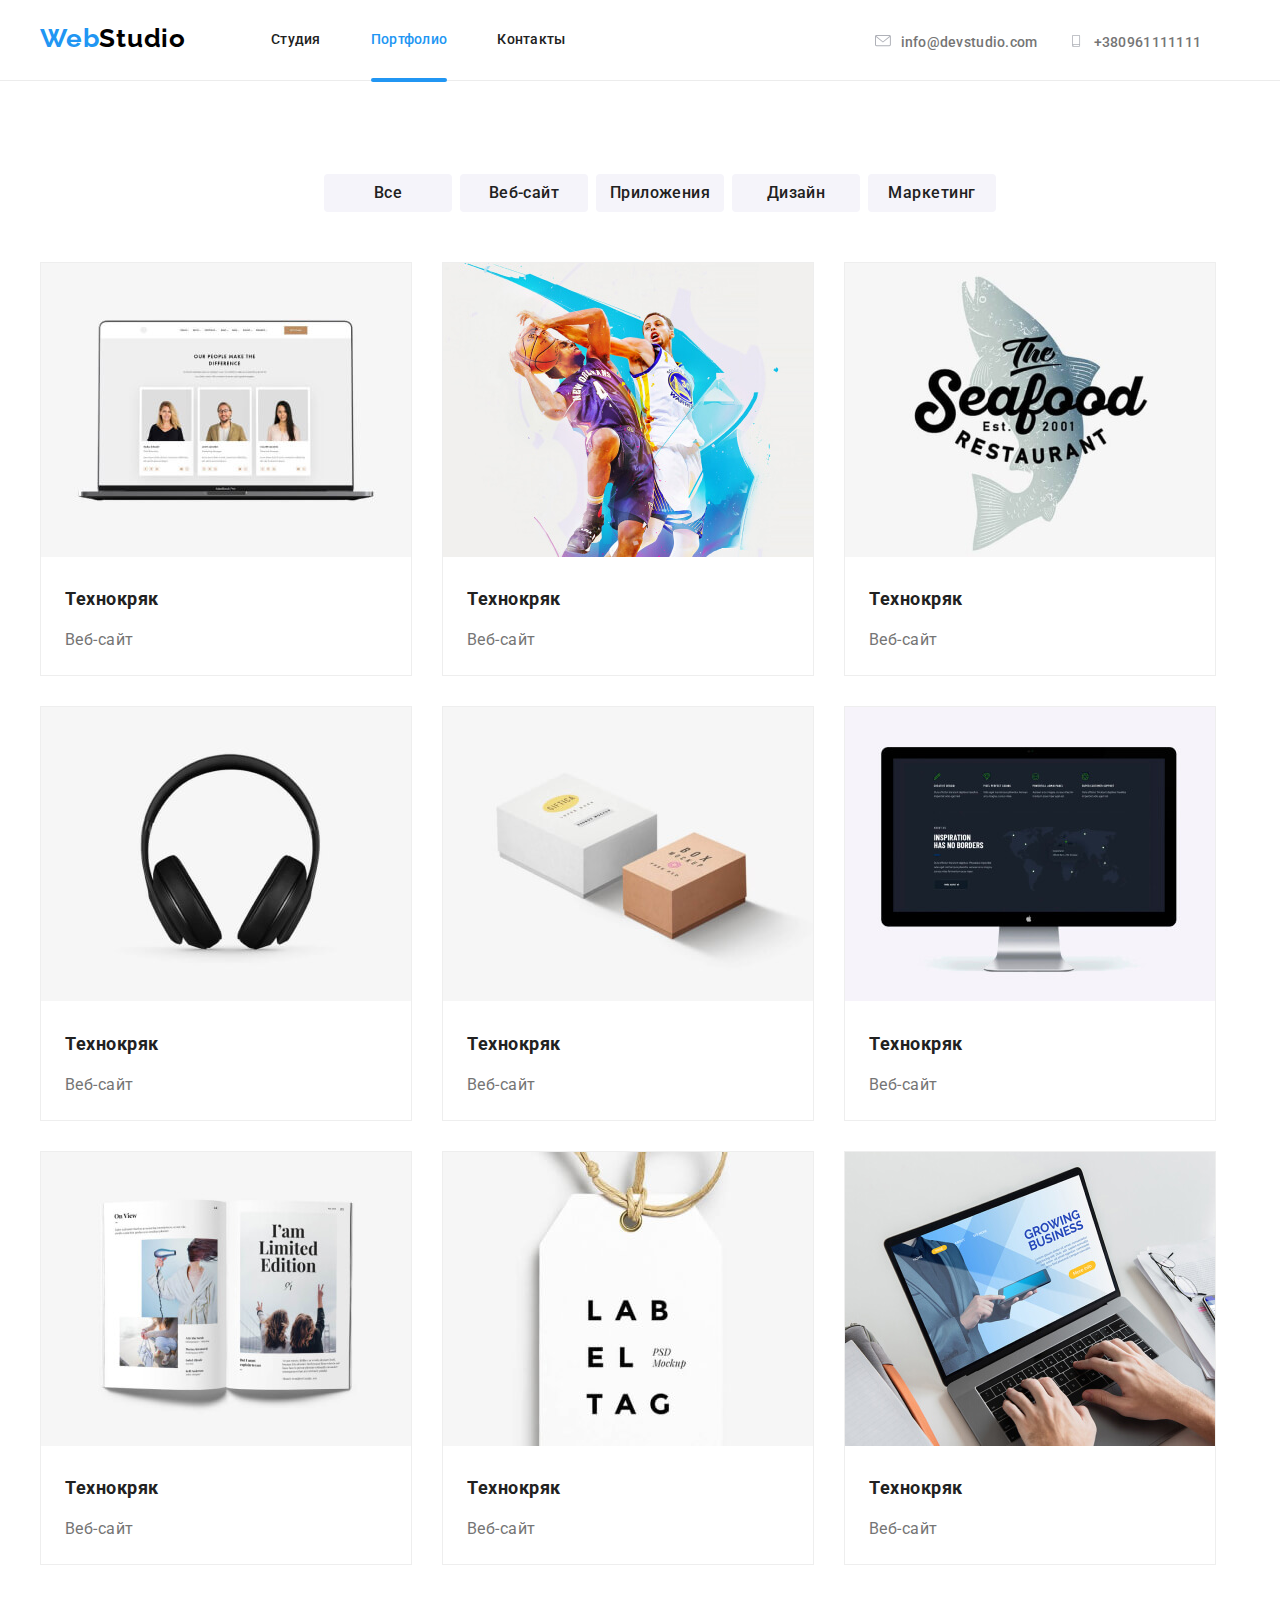
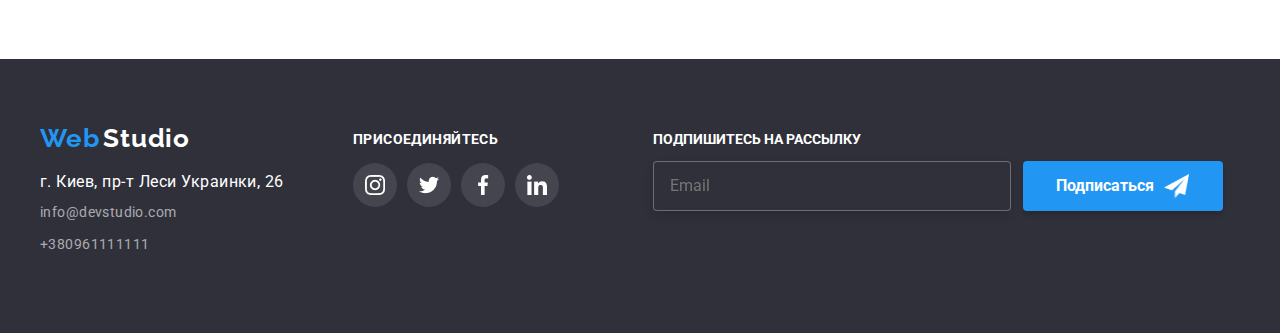
==== portfolio.html @ 8ad9cc2d "создала начальный набор файлов" ====
<!DOCTYPE html>
<html lang="ru">
<head>
    <meta charset="UTF-8">
    <meta name="viewport" content="width=device-width, initial-scale=1.0">
    <title>Document</title>
    <link href="https://fonts.googleapis.com/css2?family=Raleway:wght@700&family=Roboto:wght@400;500;700;900&display=swap" rel="stylesheet">
    <link rel="stylesheet" href="styles.css">
    <link rel="stylesheet" href="normalize.css">
</head>
<body>
            <!---шапкa-->
            <header class="header">
                <div class="container">
                            <nav class="navigation-pannel">
                                <a href="#" class="logo-link"> <Span class="first-part-of-logo">Web</Span><span class="second-part-of-logo">Studio</span> </a>
                                <ul class="navigation-items">
                                    <li  class="navigation"> <a href="./index.html" class="link">Студия</a></li>
                                    <li class="navigation"> <a href="./portfolio.html" class="link current">Портфолио</a></li>
                                    <li class="navigation"> <a href="#" class="link" >Контакты</a></li>
                                </ul>
                            </nav>
                            <div class="contact-info flex-container">
                                <a href="mailto:info@devstudio.com" class="contact"><svg class="header-svg" width=16 height=12> <use href="./sprite.svg#icon-header-envelope"></use>  </svg>info@devstudio.com</a>
                                <a href="tel:+380961111111" class="contact"><svg class="header-svg" width=16 height=12> <use href="./sprite.svg#icon-header-phone"></use></svg>+380961111111</a>
                            </div>
                    
                </div>
        </header>
        
    
        <main>
            <!--секция кнопок-->
            <section class="filter-buttons">
                <div class="container"></div>
                <h1 hidden>gallery</h1>
                <ul class="gallery-items">
                    <li class="button-portfolio"><a href="#" class="btn-list">Все</a></li>
                    <li class="button-portfolio"><a href="#" class="btn-list">Веб-сайт</a></li>
                    <li class="button-portfolio"><a href="#" class="btn-list">Приложения</a></li>
                    <li class="button-portfolio"><a href="#" class="btn-list">Дизайн</a></li>
                    <li class="button-portfolio"><a href="#" class="btn-list">Маркетинг</a></li>  
                </ul>
            </div>
            </section>
            <!--работы портфолио-->
            <section class=" portfolio">
                <div class="container">
                    <ul class="portfolio-list">
                        <li class="portfolio-item"> 
                            <div class="product-thumb">
                                <img class="portfolio-pic" src="./portfolio-pic/portfolio1.jpg" alt="пример работы 1">
                                <p class="overlay">Технокряк это современная площадка распространения коронавируса. Компании используют эту платформу для цифрового шпионажа и атак на защищённые сервера конкурентов.</p>
                            </div>
                            
                            <h2 class="portfolio-list-header"> Технокряк</h2>
                            <p class="portfolio-list-description">Веб-сайт</p>
                            
                        </li>
                        <li class="portfolio-item"> 
                            <div class="product-thumb">
                                <img class="portfolio-pic" src="./portfolio-pic/portfolio2.jpg" alt="пример работы 1">
                                <p class="overlay">Технокряк это современная площадка распространения коронавируса. Компании используют эту платформу для цифрового шпионажа и атак на защищённые сервера конкурентов.</p>
                            </div>
                            
                            <h2 class="portfolio-list-header"> Технокряк</h2>
                            <p class="portfolio-list-description">Веб-сайт</p>
                            
                        </li>
                        <li class="portfolio-item"> 
                            <div class="product-thumb">
                                <img class="portfolio-pic" src="./portfolio-pic/portfolio3.jpg" alt="пример работы 1">
                                <p class="overlay">Технокряк это современная площадка распространения коронавируса. Компании используют эту платформу для цифрового шпионажа и атак на защищённые сервера конкурентов.</p>
                            </div>
                            
                            <h2 class="portfolio-list-header"> Технокряк</h2>
                            <p class="portfolio-list-description">Веб-сайт</p>
                            
                        </li>
                        <li class="portfolio-item"> 
                            <div class="product-thumb">
                                <img class="portfolio-pic" src="./portfolio-pic/portfolio4.jpg" alt="пример работы 1">
                                <p class="overlay">Технокряк это современная площадка распространения коронавируса. Компании используют эту платформу для цифрового шпионажа и атак на защищённые сервера конкурентов.</p>
                            </div>
                            
                            <h2 class="portfolio-list-header"> Технокряк</h2>
                            <p class="portfolio-list-description">Веб-сайт</p>
                            
                        </li>
                        <li class="portfolio-item"> 
                            <div class="product-thumb">
                                <img class="portfolio-pic" src="./portfolio-pic/portfolio5.jpg" alt="пример работы 1">
                                <p class="overlay">Технокряк это современная площадка распространения коронавируса. Компании используют эту платформу для цифрового шпионажа и атак на защищённые сервера конкурентов.</p>
                            </div>
                            
                            <h2 class="portfolio-list-header"> Технокряк</h2>
                            <p class="portfolio-list-description">Веб-сайт</p>
                            
                        </li>
                        <li class="portfolio-item"> 
                            <div class="product-thumb">
                                <img class="portfolio-pic" src="./portfolio-pic/portfolio6.jpg" alt="пример работы 1">
                                <p class="overlay">Технокряк это современная площадка распространения коронавируса. Компании используют эту платформу для цифрового шпионажа и атак на защищённые сервера конкурентов.</p>
                            </div>
                            
                            <h2 class="portfolio-list-header"> Технокряк</h2>
                            <p class="portfolio-list-description">Веб-сайт</p>
                            
                        </li>
                        <li class="portfolio-item"> 
                            <div class="product-thumb">
                                <img class="portfolio-pic" src="./portfolio-pic/portfolio7.jpg" alt="пример работы 1">
                                <p class="overlay">Технокряк это современная площадка распространения коронавируса. Компании используют эту платформу для цифрового шпионажа и атак на защищённые сервера конкурентов.</p>
                            </div>
                            
                            <h2 class="portfolio-list-header"> Технокряк</h2>
                            <p class="portfolio-list-description">Веб-сайт</p>
                            
                        </li>
                        <li class="portfolio-item"> 
                            <div class="product-thumb">
                                <img class="portfolio-pic" src="./portfolio-pic/portfolio8.jpg" alt="пример работы 1">
                                <p class="overlay">Технокряк это современная площадка распространения коронавируса. Компании используют эту платформу для цифрового шпионажа и атак на защищённые сервера конкурентов.</p>
                            </div>
                            
                            <h2 class="portfolio-list-header"> Технокряк</h2>
                            <p class="portfolio-list-description">Веб-сайт</p>
                            
                        </li>
                        <li class="portfolio-item"> 
                            <div class="product-thumb">
                                <img class="portfolio-pic" src="./portfolio-pic/portfolio9.jpg" alt="пример работы 1">
                                <p class="overlay">Технокряк это современная площадка распространения коронавируса. Компании используют эту платформу для цифрового шпионажа и атак на защищённые сервера конкурентов.</p>
                            </div>
                            
                            <h2 class="portfolio-list-header"> Технокряк</h2>
                            <p class="portfolio-list-description">Веб-сайт</p>
                            
                        </li>
                    </ul>
                </div>    
            </section>
            
        </main>
        <footer class="footer">
            <div class="container ">
                <div class="footer-first-part">
                    <a href="#"> <Span class="first-part-of-logo">Web</Span>     <span class="second-part-of-logo">Studio</span></a> 
                    <ul class="footer-items">
                        <li>
                            <address><a href="https://goo.gl/maps/x4Y2dLEXptk87ys2A" target="blank" class="footer-address">г. Киев, пр-т Леси Украинки, 26</a></address>
                        </li>
                        <Li class="footer-contacts">   
                            <a href="mailto:info@devstudio.com" class="footer-contact">info@devstudio.com</a>
                            <a href="tel:+380961111111" class="footer-contact">+380961111111</a>
                        </li>
                    </ul>
                </div>
           
                    <div class="join-us-link">
                        <h2 class="join-us-header">Присоединяйтесь</h2>
                        <ul class="join-us">
                             <li class="footer-link"><a class="footer-social" href="" aria-label="Иконка инстаграма" > <img src="./footer-pic/instagram-footer.png" alt="Иконка инстаграма" height="20" width="20"></a></li>
                             <li class="footer-link"><a class="footer-social" href="" aria-label="Иконка твиттера" > <img src="./footer-pic/twitter-footer.png" alt="Иконка твиттера" height="20" width="20"></a></li>
                             <li class="footer-link"><a class="footer-social" href="" aria-label="Иконка фейсбука" > <img src="./footer-pic/facebook-footer.png" alt=" Иконка фейсбука" height="20" width="20"></a></li>
                             <li class="footer-link"><a class="footer-social" href="" aria-label="Иконка линкедина" > <img src="./footer-pic/linkedin-footer.png" alt="Иконка линкедина" height="20" width="20"></a></li>
                        </ul>
                    </div>
                    <form class="footer-modal-form">
                        <h3 class="footer-modal-headder">Подпишитесь на рассылку</h3>
                       <div class="footer-modal">
                           <label for="email"></label>
                        <input  type="email"  name="email" id="email" placeholder="Email" class="input-footer">
                        <button class="footer-button-modal" data-modal-close>Подписаться <img class="footer-icon" src="/footer-pic/footer-icon.png" alt="Подписаться" width="25" height="24"></button></div>
                        
                    </form>
                </div>
        </footer>
    
</body>
</html>
---- styles.css ----
html{
    box-sizing: border-box;

}

*
*::before,
*::after{
    box-sizing: inherit;
    margin: 0px;
    padding: 0px;
}



:root{
    --background-color:#fff;
    --accent-color: #2196F3;
    --header-color: #212121;
    --subheader-color: #757575;
    --transition:250ms cubic-bezier(0.4, 0, 0.2, 1);
}

body {
    font-family: 'Roboto', sans-serif;
    background-color: var(--background-color);  
 }

.container{
    width: 1200px;
    padding-left:15px;
    padding-right:15px;
    margin: 0 auto;
}
/*logo*/


.logo-link{
    margin-right: 85px;
    padding-top: 19px;
    padding-bottom: 25px;
}

.first-part-of-logo{
    font-family: Raleway;
    font-style: normal;
    font-weight: bold;
    font-size: 26px;
    line-height: 1.47;
    color: var(--accent-color);
    letter-spacing: 0.03em;
    
}
.second-part-of-logo{
    font-family: Raleway;
    font-style: normal;
    font-weight: bold;
    font-size: 26px;
    line-height: 1.47px;
    color: black;
    letter-spacing: 0.03em;   
}


.header{
    height: 80px;
    border-bottom: 1px solid #ECECEC;;
}
/*header without logo*/
.header a {
    text-decoration: none;
    font-weight: 500;
    font-size: 14px;
    line-height: 1.14;
    letter-spacing: 0.02em;
}


.navigation-pannel{
    display: inline-flex;

 }

 
 .header .flex-container{
    display: inline-flex;
    align-content: baseline;
 }

 .navigation-items {
    list-style-type: none;
    padding-left: 0;
    margin-top: 0;
    margin-bottom: 0;
 }
 
.portfolio-header{
    border-bottom:  1px solid #ECECEC;
}
 .navigation-items .link {
    display: block;
    padding-top: 32px;
    padding-bottom: 32px;
}

.navigation-items :not(:last-child){
    margin-right: 50px;
}

.flex-container {
    display: flex;
    align-items: center;
    padding-left: 0;
}



.navigation-items .link:hover,
.navigation-items .link:focus{
    color: var(--accent-color);
    transition: var(--transition);
    
}

/* .navigation-items .link:hover::after{
    display: block;
    width: 100%;
    height: 4px;
    background-color:var(--accent-color);
    border-radius: 2px;
    content: "";
    margin-bottom: 0;
    margin-top: 30px;
    
} */

.navigation .current{
    color: var(--accent-color);
}

.current{
    position: relative;
    
}

 .current::after {
    position: absolute;
    display: block;
    width: 100%;
    height: 4px;
    background-color:var(--accent-color);
    border-radius: 2px;
    content: "";
    margin-bottom: 0;
    margin-top: 30px;
    
}


.navigation-items a {
    color:var(--header-color);
}

.navigation-items{
    display: flex;
}

.contact-info :hover,
.contact-info :focus{ 
    color: var(--accent-color);
    transition: var(--transition);
}

.contact:hover .header-svg,
.contact:focus .header-svg{
    fill: var(--accent-color);
    transition: var(--transition);
}

.contact-info{
    padding-left: 305px;
}

.header-svg{
    fill: #AFB1B8;
    margin-right: 10px;
}


.contact-info a{
    color:var(--subheader-color)

}

.contact-info .contact{
    margin-right: 30px;  
    padding-top: 32px;
    padding-bottom: 32px;     
}

.contact-info .contact:last-child{
    margin-right: 0px;
}

/*hero section*/

.hero-section{
    padding-bottom: 200px;
    padding-top: 200px;
    background-image:linear-gradient(rgba(47, 48, 58, 0.8),rgba(47, 48, 58, 0.8)), url('./hero-section-pic/hero.jpg');
    background-color: blue;
}

.hero-section .container{

    display: flex ;
    flex-direction: column;
    align-items: center;  
    
}

.hero-section-header{ 
    font-family: Roboto;
    font-style: normal;
    font-weight: 900;
    font-size: 44px;
    line-height: 60px;
    /* or 136% */
    
    text-align: center;
    letter-spacing: 0.06em;
    text-transform: uppercase;
    width: 696px;
    margin-top: 0;
    margin-bottom: 30px;
    color: #ffffff;
    
   }


.hero-section-button:hover,
.hero-section-button:focus{
    background-color: var(--accent-color);
    color:#fff ;
    transition: var(--transition);
}

.backdrop{
    position: fixed;
    top: 0;
    left: 0;
    height: 100%;
    width: 100%;
    background-color: rgba(0, 0, 0, 0.2);
    display: flex;
    align-items: center;
    justify-content: center;
    z-index: 1;
}

.backdrop.is-hidden{
    opacity: 0;
    pointer-events: none;
}

.modal{
    position: absolute;
    /* top: 50%;
    left: 50%;
    transform: translateY(-50% -50%); */
    width: 528px;
    max-height: 581px;
    background-color: var(--background-color);
    box-shadow: 0px 1px 3px rgba(0, 0, 0, 0.12), 0px 1px 1px rgba(0, 0, 0, 0.14), 0px 2px 1px rgba(0, 0, 0, 0.2);
    border-radius: 4px;
    box-sizing: border-box;
}

 .modal-section{
    position: relative;
}


.modal-name{
    position: absolute;
    top: 20%;
    left: 15%; 
    font-family: Roboto;
    font-style: normal;
    font-weight: normal;
    font-size: 14px;
    line-height: 16px;
    color: #757575;
} 

.modal-svg{
    position: absolute;
    top: 50%;
    left: 60px;
    transform: translateY(-120%);
    margin: auto;
}

.modal-svg-close{
    position: absolute;
    top: 8px;
    right: 8px;
    background: #FFFFFF;
    border: 1px solid rgba(0, 0, 0, 0.1);
    border-radius: 50%;
    outline: none;
    
}

.modal-svg-close:hover{
    fill: var(--accent-color);
    outline: none;
}

.input:focus ~.modal-svg{
    fill: var(--accent-color);
}
.input:focus{
    border: 1px solid #2196F3;
    border-radius: 4px;
    background-color: var(--background-color);
    outline: none;
    

}
.input:focus + .modal-name,
.input:not(:placeholder-shown) + .modal-name{
    color:var(--accent-color);
    transform: translate( -20px, -35px);
    transition: var(--transition);
    
}



.modal-header{
   display: flex;
   justify-content: center;
   margin-top: 40px;
   margin-bottom: 30px;
   font-family: Roboto;
   font-style: normal;
   font-weight: bold;
   font-size: 20px;
   line-height: 23px;
}


.modal-form{
    display: flex;
    flex-direction: column;
    height: 581px;
    box-sizing: border-box;
}  

.input{
    width: 448px;
    height: 40px;
    margin-left: 39px;
    margin-right: 39px;
    margin-bottom: 28px;
    border: 1px solid rgba(33, 33, 33, 0.2);
    border-radius: 4px;
    padding-left: 40px;
    padding-right: 0;
    padding-top: 0;
    padding-bottom: 0; 
    box-sizing: border-box;

}



.input:focus{
    color: var(--accent-color);
    box-shadow: 0px 1px 3px rgba(0, 0, 0, 0.12), 0px 1px 1px rgba(0, 0, 0, 0.14), 0px 2px 1px rgba(0, 0, 0, 0.2);
    border-radius: 4px;
    padding-left: 40px;
    
}

.input:focus:required:valid:not(:placeholder-shown){
    color: var(--accent-color);
}
  
.textarea:required:valid:not(:placeholder-shown){
    color: var(--accent-color);
}
  
.contact-form-btn.submit{
    background-color: var(--accent-color);

}

.textarea{
    margin-left: 40px;
    /* margin-right: auto; */
    margin-bottom: 20px;
    width: 448px;
    height: 120px;
    resize: none;
    border: 1px solid rgba(33, 33, 33, 0.2);
    border-radius: 4px;
    padding: 16px 12px;
    box-sizing: border-box;
}

.textarea:focus{
    border: 1px solid #2196F3;
    border-radius: 4px;
    background-color: var(--background-color);
    outline: none;
    
}


.agreement{
    margin-bottom: 30px;
    display: flex;
    justify-content: center;
    font-family: Roboto;
    font-style: normal;
    font-weight: normal;
    font-size: 14px;
    line-height: 24px;
    /* identical to box height, or 171% */
    letter-spacing: 0.03em;
    color: #757575;
    
}

.agreement-link{
    color: var(--accent-color);
    margin-left: 2px;
}


.check-field{
    width: 15px;
    height: 15px;
    border: 2px solid #212121;
    display: flex;
    background-color: var(--background-color);
    margin-right: 8px;  
    border-radius: 4px;
    padding-left: 1px;
}

.checkbox:checked + .check-field{
    background-color: var(--accent-color);
    border: 2px solid var(--accent-color);
    border-radius: 4px;
    transition: var(--transition);
    
   
}
.checkbox{
    appearance: none;
    -webkit-appearance:none;
    -moz-appearance:none;
    
}

.hero-section-button{
    
    font-weight: bold;
    font-size: 16px;
    line-height: 1.80;

    background-color: var(--accent-color);
    color: #fff;
    height: 50px;
    width: 200px;
    
    box-shadow: 0px 4px 4px rgba(0, 0, 0, 0.15);
    border-radius: 4px;
    border-width: 0px;
    border-image: none;
    border-style: none;
    border-color: var(--accent-color);
}

.hero-section-button-modal{
    
    font-weight: bold;
    font-size: 16px;
    line-height: 1.80;
    background-color: var(--accent-color);
    color: #fff;
    width: 200px;
    height: 50px;
    box-shadow: 0px 4px 4px rgba(0, 0, 0, 0.15);
    border-radius: 4px;
    border-width: 0px;
    border-image: none;
    border-style: none;
    border-color: var(--accent-color);
    margin-left: auto;
    margin-right: auto;
    
}


/*Наши преимущества*/

.to-hide{
    display: none;
}

.our-benefits li{
    list-style-type: none;
}

.our-benefits{
    padding-bottom: 94px;
    padding-top: 94px;
}



.benefits-svg{
    display: flex;
    background-color: #F5F4FA;
    width: 270px;
    border-radius: 4px;
    height: 120px;
    justify-content: center;
    align-items: center;
    
}
.our-benefits-header{
    font-weight: bold;
    font-size: 14px;
    line-height: 1.14;
    text-transform: uppercase;
    color: var(--header-color);
    letter-spacing: 0.03em;
    margin-top: 30px;
    margin-bottom: 10px;
}

.our-benefits-description{
    font-weight: normal;
    font-size: 14px;
    line-height: 1.71;
    color: var(--subheader-color);
    letter-spacing: 0.03em;
    margin-top: 0px;
    width: 270px;
}

.our-benefits-list .our-benefits-item{
    margin-right: 30px;   
   
}

.our-benefits-list .our-benefits-item:last-child{
    margin-right: 0;
}

.our-benefits> .flex-container {
    padding-left: 0;
    margin-top: 0;  
}

/*чем мы занимаемся*/
.what-we-are-doing li{
    list-style-type: none;
}

.what-we-are-doing{
    padding-bottom: 94px; 
}

.what-we-are-doing-header{
    font-weight: bold;
    font-size: 36px;
    line-height: 1.16;
    letter-spacing: 0.03em;
    margin-top: 0px;
    margin-bottom: 50px;
    text-align: center;
}


.what-we-are-doing-example .what-we-are-doing-item{
    margin-right: 30px;
}

.what-we-are-doing-example{
    justify-content: center;
}
.what-we-are-doing-example .what-we-are-doing-item:last-child{
    margin-right: 0px;
}

.what-we-are-doing>.flex-container{
    margin-top: 0px; 
    
}

.what-we-are-doing-example .what-we-are-doing-item{
padding-left: 0px;
}

.what-we-are-doing-item{
    position: relative;
    display: flex;
}

.what-we-are-doing-list{
    position: absolute;
    display: flex;
    bottom: 0;
    background-color: rgba(47, 48, 58, 0.8);
    width: 370px;
    height: 70px;
    margin: 0px;
    justify-content: center;
    align-items: center;
}

.what-we-are-doing-list{
    font-weight: bold;
    font-size: 14px;
    line-height: 1.14;
    text-transform: uppercase;
    color: #fff;
   
}

/*our team*/
.wrapper{
    background-color: #F5F4FA;
    display: block;
}
.our-team-section li{
    list-style-type: none;
}

.our-team-section-header{
    margin-top: 0px;
    margin-bottom: 50px;
    font-weight: bold;
    font-size: 36px;
    line-height: 42px;
    text-align: center;
    letter-spacing: 0.03em;
}
.our-team-section{
    background-color: #F5F4FA;
    background-size: 100%;
    padding-bottom: 94px;
    padding-top: 94px;
}

.our-team-list {
    padding-left: 0px;
    margin-top: 0;  
}

.our-team-member,
.our-team-position,
.our-team-social-links{
   text-align: center;
}

.our-team-list .our-team-member:not(:last-child){
    margin-right: 30px;
}

.our-team-member{
    background-color: #fff;
    box-shadow: 0px 2px 1px rgba(0, 0, 0, 0.2), 0px 1px 1px rgba(0, 0, 0, 0.14), 0px 1px 3px rgba(0, 0, 0, 0.12);
    border-radius: 0px 0px 4px 4px;
}

.our-team-name{
    font-weight: 500;
    font-size: 16px;
    line-height: 19px;
    color: var(--header-color);
    letter-spacing: 0.03em;
    margin-top: 30px;
    margin-bottom: 10px;
}
.our-team-position{
    font-weight: normal;
    font-size: 16px;
    line-height: 1.18;
    color: var(--subheader-color);
    letter-spacing: 0.03em;
    margin-top: 0px;
    margin-bottom: 16px;
}
.our-team-social-links .team-links {
    display: flex;
    background-color:#fff;  
    border-radius: 50%;
    width: 44px;
    height:44px;
    justify-content: center;
    align-items: center;
}

.team-links:hover,
.team-links:focus{
    background-color:var(--accent-color); 
    color: #fff;
    transition: var(--transition);
}

.team-links:hover .team-svg,
.team-links:focus .team-svg {
    fill: #FFFFFF;
    transition: var(--transition);
}
.team-svg{
    fill: #AFB1B8;
    transition: var(--transition);
}

.our-team-social-links {
    padding-top: 16px;
    padding-bottom: 24px;
    justify-content: center;
}



.our-team-social-links >li{     
    margin-right: 10px;
}

.our-team-social-links >li:last-child{
    margin-right: 0;
}

.team-links{
    text-decoration: none;
}

/*наши постоянные клиенты*/
.our-clients-list .link:hover,
.our-clients-list .link:focus{
    color: var(--accent-color);
    transition: var(--transition);
}

.our-clients-section{
    padding-bottom: 94px;
    padding-top: 94px;
}

.our-clients-list{
    padding-left: 0;

}

.client-svg{
    fill: #AFB1B8;
    
}

.client-link{
    display: flex;
    background-color: #fff;
    width: 170px;
    height: 90px;
    border: 1px solid  #AFB1B8;
    justify-content: center;
    align-items: center;
    border-radius: 4px;
}

.client-link:hover{
    background-color: #fff;
    border: 1px solid #2196F3;
    transition: var(--transition);

}

.client-link:hover .client-svg{
    fill: #2196F3;
    transition: var(--transition);
}



.our-clients-list .client-picture{
    margin-right: 30px;
}

.our-clients-list .client-picture:last-child{
    margin-right: 0;
}


.our-clients-header{
    font-weight: bold;
    font-size: 36px;
    line-height: 1.67x;
    color: var(--header-color);
    letter-spacing: 0.03em;
    margin-top: 0px;
    margin-bottom: 50px;
    text-align: center;
    
}

.our-clients-list li{
    text-decoration: none;
    list-style-type: none;
}

/*подвал*/

.footer a{
    text-decoration: none;
}
.footer{
    background-color: #2F303A;
}

.footer >.container{
    display: flex;
}
.footer .second-part-of-logo{
    font-family: Raleway;
    font-style: normal;
    font-weight: bold;
    font-size: 26px;
    line-height: 1.47px;
    color:#fff;
    letter-spacing: 0.03em;
}
.logo-link-footer{
    padding-top: 60px;
    margin-bottom: 20px;
}

.footer-first-part{
    padding-top: 60px;
    padding-bottom: 60px;
    margin-right: 69px;
}
.footer-items{
    text-decoration: none;
    list-style-type: none;
    letter-spacing: 0.03em;
    padding-left: 0;
}
.footer-address{
    color: #fff;
    font-style:normal;
    letter-spacing: 0.03em;
   
}

.footer-contacts .footer-contact{
    display: block;
    padding-right: 0;
    margin-top: 9px;
}

.footer-contact{
    font-weight: normal;
    font-size: 14px;
    line-height: 1.7; 
    color: rgba(255, 255, 255, 0.6);
    letter-spacing: 0.03em;
}

.join-us-link >.join-us-header,
.join-us{
    display:flex;
    vertical-align: top;
}

.footer{
    display: flex;
    
}


.footer-part-one  {
    margin-right: 69px;
    padding-right: 0px;
    
}

.footer-social{
    background-color:rgba(255, 255, 255, 0.1);
    border-radius: 50%;
    padding: 12px; 
    display: flex;
    justify-content: center;
    align-items: center;
}

.footer-social:hover{
    background-color: var(--accent-color);
    transition: var(--transition);
}

.join-us {
    text-decoration: none;
    list-style-type: none;
    
}

.join-us {
    padding-left: 0;
}

.join-us >li:not(:last-child){
   
    padding-right: 10px;
}
.join-us-header{
    font-weight: bold;
    font-size: 14px;
    line-height: 16px;
    letter-spacing: 0.03em;
    text-transform: uppercase;
    color: #fff;
    letter-spacing: 0.03em;
    margin-top: 72px;
}

.footer-modal-form{
   padding-left: 94px;
   
}


.input-footer{
    width: 358px;
    height: 50px;
    border: 1px solid rgba(255, 255, 255, 0.3);
    box-sizing: border-box;
    filter: drop-shadow(0px 4px 4px rgba(0, 0, 0, 0.15));
    border-radius: 4px;
    background: #2F303A;
    box-sizing: border-box;
    padding-left: 16px;
    color: #fff;
}

.input-footer:focus{
    outline: none;
}


.footer-button-modal{
    font-weight: bold;
    font-size: 16px;
    line-height: 30px;
    /* identical to box height, or 187% */
    background-color: var(--accent-color);
    color: #fff;
    width: 200px;
    height: 50px;
    box-shadow: 0px 4px 4px rgba(0, 0, 0, 0.15);
    border-radius: 4px;
    border-width: 0px;
    border-image: none;
    border-style: none;
    border-color: var(--accent-color);
    display: flex;
    align-items: center;
    justify-content: center;
    margin-left: 12px;  
    
}

.footer-modal:not(:first-child){
    display: flex;
    
    
}

.footer-modal-headder{
    /* display: inline-flex; */
    font-family: Roboto;
    font-style: normal;
    font-weight: bold;
    font-size: 14px;
    line-height: 16px;
    color: #fff;
    text-transform: uppercase;
    margin-top: 72px;
    
}

.footer-icon{
    margin-left: 10px;
}

/*portfolio page*/



.gallery-items{
    text-decoration: none;
    list-style-type: none;

    display: flex;
    justify-content: center;
    
    
    padding-top: 93px;
    padding-bottom: 50px;
    margin-top: 0;
    margin-bottom: 0;
}




.btn-list{
    display: inline-flex;
    justify-content: center;
    align-items: center;
    width: 128px;
    height: 38px;
    background-color: #F5F4FA;
    border-radius: 4px;
    text-decoration: none;
    color: #212121;
    font-weight: 500;
    font-size: 16px;
    line-height: 26px;
    /* identical to box height, or 162% */
    text-align: center;
    letter-spacing: 0.03em;
}

    .gallery-items .button-portfolio:not(:last-child){
        margin-right: 8px;
    }

.btn-list:hover{
    color: #fff;
    background-color: var(--accent-color);
    box-shadow: 0px 2px 2px rgba(0, 0, 0, 0.12), 0px 1px 2px rgba(0, 0, 0, 0.08), 0px 3px 1px rgba(0, 0, 0, 0.1);
    transition: var(--transition);
}

.portfolio-list{
    list-style-type: none;
    display: flex;
    flex-wrap: wrap;
    padding-left: 0px;
    margin-top: 0;
    margin-bottom: 0;
}

.portfolio-item{
    background: #FFFFFF;
    border: 1px solid #EEEEEE;
    margin-top: 30px;
    
}

.product-thumb{
    position: relative;
    overflow: hidden;
    
    
}

 .product-thumb::before{
    content: '';
    background-color: rgba(33, 150, 243, 0.9);
    width: 100%;
    height: 100%;
    display: inline-block;
    position: absolute;
    opacity: 0; 
    transform: translateY(100%); 
    transition:  250ms cubic-bezier(0.4, 0, 0.2, 1); 

}

.product-thumb:hover::before {
    opacity: 1;
    transform: translateY(0);
    
}


.product-thumb:hover .overlay{
    opacity: 1;
    transform: translateY(0);
   
}

.potfolio-pic{
    display: flex;
}
 .overlay{
     top: 63px;
     left: 24px;
     font-family: Roboto;
     font-style: normal;
     font-weight: normal;
     font-size: 18px;
     line-height: 28px;
     /* or 156% */
     width: 322px;
     height: 168px;
     letter-spacing: 0.03em;
     color:#fff;
     position: absolute;
     opacity: 0;
     margin: 0;
     transform: translateY(150%);
     transition:  250ms cubic-bezier(0.4, 0, 0.2, 1);

    
    
   
 }

.portfolio-item:nth-child(-n + 3){
    margin-top: 0;
}

.portfolio-item:hover{
    border: 1px solid #EEEEEE;
    box-shadow: 1px 4px 6px rgba(0, 0, 0, 0.16), 0px 4px 4px rgba(0, 0, 0, 0.06), 0px 1px 1px rgba(0, 0, 0, 0.12);
}
.pottfolio.pic{
    display:block;
}

.portfolio-list .portfolio.item{
    padding: 0px;
}

.portfolio-list .portfolio-item{
    margin-right: 30px;
}

.portfolio-list .portfolio-item:nth-child(3n){
    margin-right: 0;

}

.portfolio-list-header{
    font-weight: bold;
    font-size: 18px;
    line-height: 2;
    color: var(--header-color);
    letter-spacing: 0.03em;
    margin-top: 20px;
    margin-bottom: 8px;
    padding-left: 24px;
}
.portfolio-list-description{
    font-weight: normal;
    font-size: 16px;
    line-height: 1.87;
    color: var(--subheader-color);
    letter-spacing: 0.03em;
    margin-top: 0;
    margin-bottom: 20px;
    padding-left: 24px;
}


.portfolio{
    padding-bottom: 94px;
}
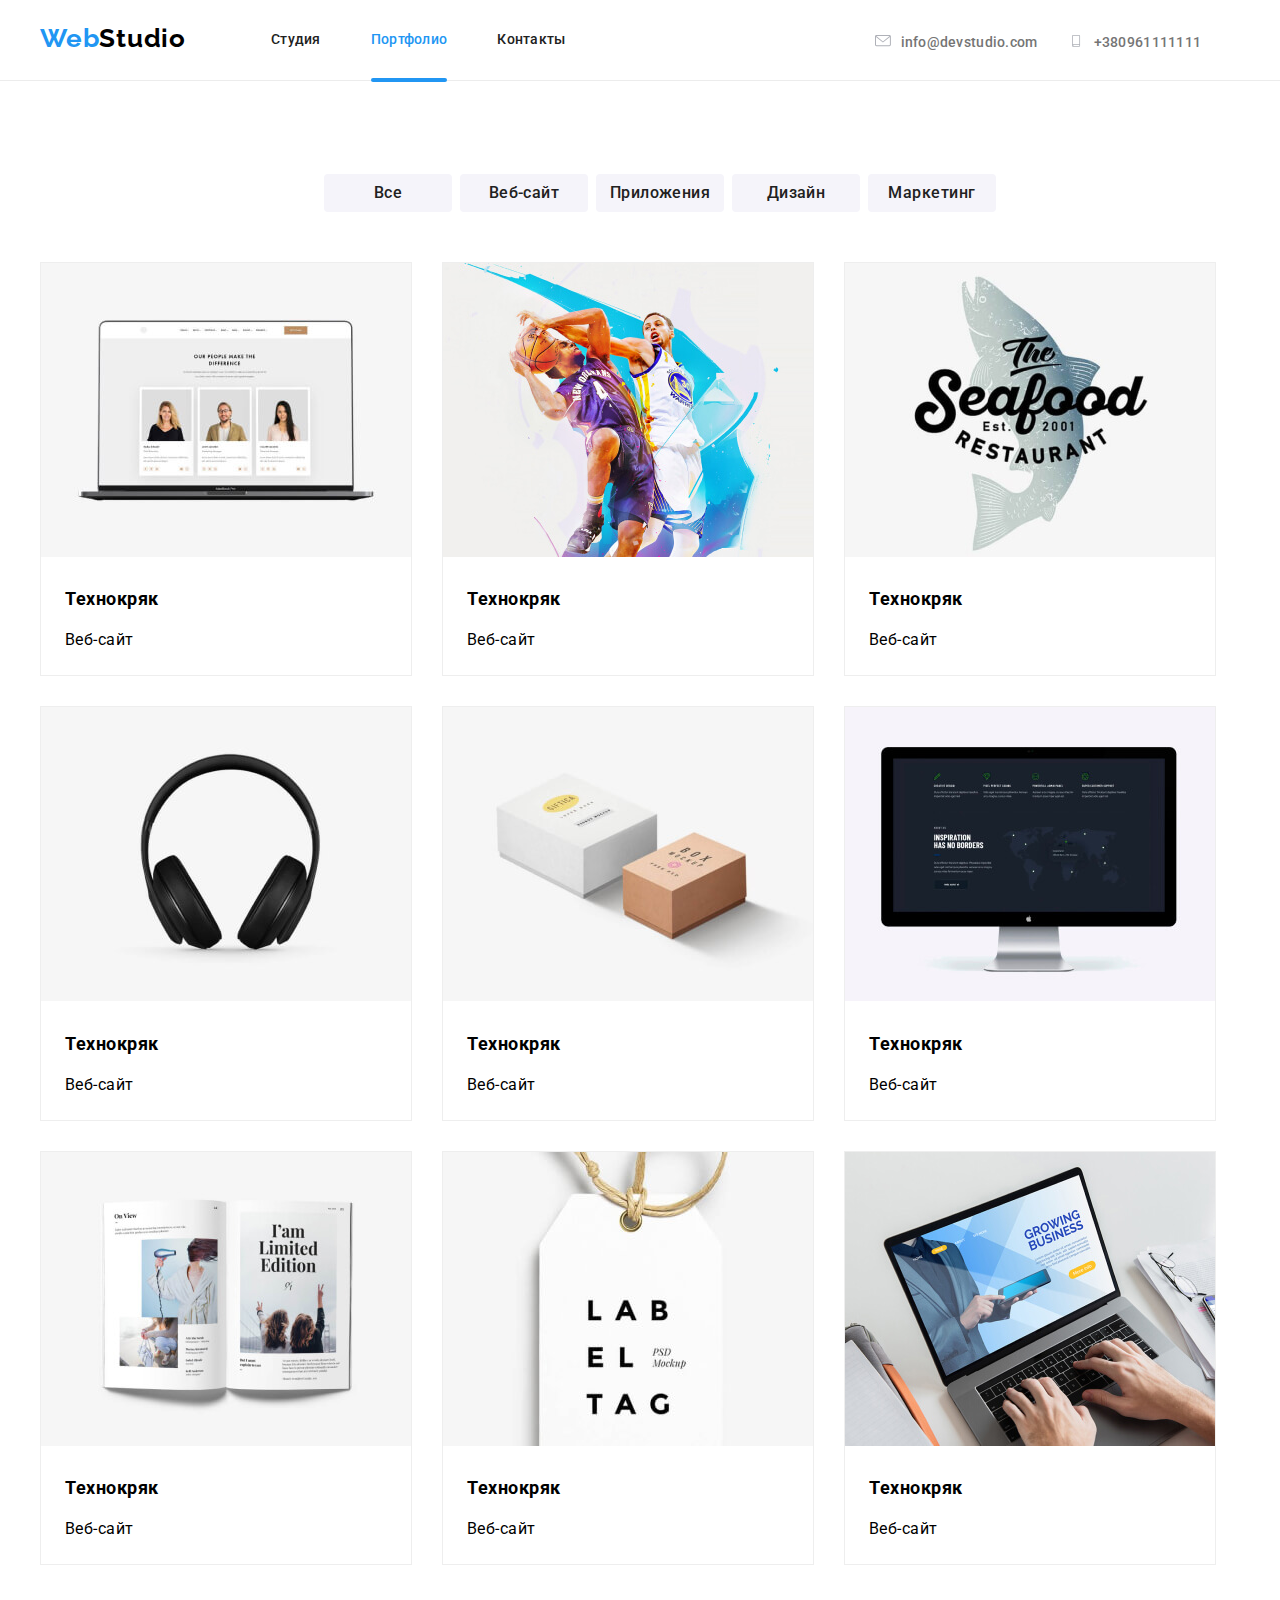
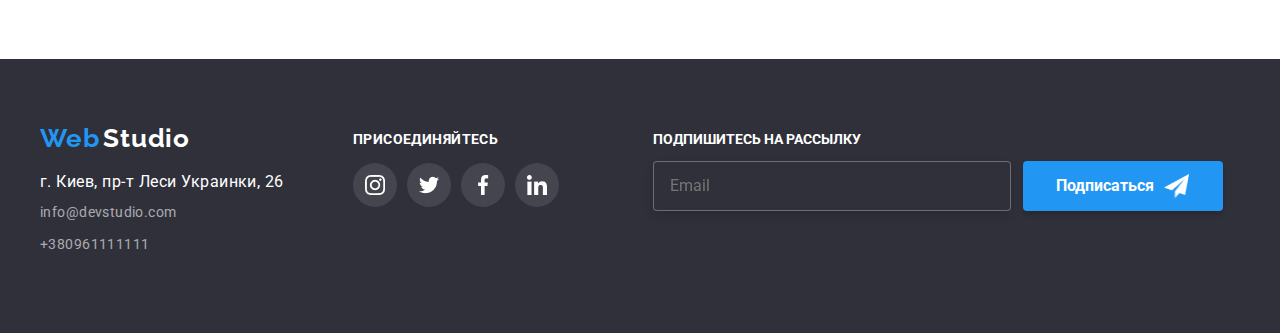
==== commit 82d94276: "закончила вторую страницу" ====
--- a/portfolio.html
+++ b/portfolio.html
@@ -5,8 +5,7 @@
     <meta name="viewport" content="width=device-width, initial-scale=1.0">
     <title>Document</title>
     <link href="https://fonts.googleapis.com/css2?family=Raleway:wght@700&family=Roboto:wght@400;500;700;900&display=swap" rel="stylesheet">
-    <link rel="stylesheet" href="styles.css">
-    <link rel="stylesheet" href="normalize.css">
+    <link rel="stylesheet" href="./css/main.min.css">
 </head>
 <body>
             <!---шапкa-->
--- a/css/main.min.css
+++ b/css/main.min.css
@@ -0,0 +1,2 @@
+/*! normalize.css v8.0.1 | MIT License | github.com/necolas/normalize.css */html{line-height:1.15;-webkit-text-size-adjust:100%}body{margin:0}main{display:block}h1{font-size:2em;margin:0.67em 0}hr{box-sizing:content-box;height:0;overflow:visible}pre{font-family:monospace, monospace;font-size:1em}a{background-color:transparent}abbr[title]{border-bottom:none;text-decoration:underline;text-decoration:underline dotted}b,strong{font-weight:bolder}code,kbd,samp{font-family:monospace, monospace;font-size:1em}small{font-size:80%}sub,sup{font-size:75%;line-height:0;position:relative;vertical-align:baseline}sub{bottom:-0.25em}sup{top:-0.5em}img{border-style:none}button,input,optgroup,select,textarea{font-family:inherit;font-size:100%;line-height:1.15;margin:0}button,input{overflow:visible}button,select{text-transform:none}button,[type="button"],[type="reset"],[type="submit"]{-webkit-appearance:button}button::-moz-focus-inner,[type="button"]::-moz-focus-inner,[type="reset"]::-moz-focus-inner,[type="submit"]::-moz-focus-inner{border-style:none;padding:0}button:-moz-focusring,[type="button"]:-moz-focusring,[type="reset"]:-moz-focusring,[type="submit"]:-moz-focusring{outline:1px dotted ButtonText}fieldset{padding:0.35em 0.75em 0.625em}legend{box-sizing:border-box;color:inherit;display:table;max-width:100%;padding:0;white-space:normal}progress{vertical-align:baseline}textarea{overflow:auto}[type="checkbox"],[type="radio"]{box-sizing:border-box;padding:0}[type="number"]::-webkit-inner-spin-button,[type="number"]::-webkit-outer-spin-button{height:auto}[type="search"]{-webkit-appearance:textfield;outline-offset:-2px}[type="search"]::-webkit-search-decoration{-webkit-appearance:none}::-webkit-file-upload-button{-webkit-appearance:button;font:inherit}details{display:block}summary{display:list-item}template{display:none}[hidden]{display:none}html{box-sizing:border-box}* *::before,*::after{box-sizing:inherit;margin:0px;padding:0px}body{font-family:'Roboto', sans-serif;background-color:#fff}.container{width:1200px;padding-left:15px;padding-right:15px;margin:0 auto}.flex-container{display:flex;align-items:center;padding-left:0}.logo-link{margin-right:85px;padding-top:19px;padding-bottom:25px}.first-part-of-logo{font-family:Raleway;font-style:normal;font-weight:bold;font-size:26px;line-height:1.47;color:#2196F3;letter-spacing:0.03em}.second-part-of-logo{font-family:Raleway;font-style:normal;font-weight:bold;font-size:26px;line-height:1.47px;color:black;letter-spacing:0.03em}.header{height:80px;border-bottom:1px solid #ECECEC}.header a{text-decoration:none;font-weight:500;font-size:14px;line-height:1.14;letter-spacing:0.02em}.header .flex-container{display:inline-flex;align-content:baseline}.navigation-pannel{display:inline-flex}.navigation-items{list-style-type:none;padding-left:0;margin-top:0;margin-bottom:0}.portfolio-header{border-bottom:1px solid #ECECEC}.navigation-items :not(:last-child){margin-right:50px}.navigation-items .link{display:block;padding-top:32px;padding-bottom:32px}.flex-container{display:flex;align-items:center;padding-left:0}.navigation .link:hover,.navigation .link:focus{color:#2196F3;transition:250ms cubic-bezier(0.4, 0, 0.2, 1)}.navigation .current{position:relative;color:#2196F3}.navigation .current::after{position:absolute;display:block;width:100%;height:4px;background-color:#2196F3;border-radius:2px;content:"";margin-bottom:0;margin-top:30px}.navigation-items{display:flex}.navigation-items a{color:#212121}.contact-info{padding-left:305px}.contact-info a{color:#757575}.contact-info .contact{margin-right:30px;padding-top:32px;padding-bottom:32px}.contact-info .contact:last-child{margin-right:0px}.header-svg{fill:#AFB1B8;margin-right:10px}.contact-info :hover,.contact-info :focus{color:#2196F3;transition:250ms cubic-bezier(0.4, 0, 0.2, 1)}.contact-info :hover .header-svg,.contact-info :hover .header-svg,.contact-info :focus .header-svg,.contact-info :focus .header-svg{fill:#2196F3;transition:250ms cubic-bezier(0.4, 0, 0.2, 1)}.hero-section{padding-bottom:200px;padding-top:200px;background-image:linear-gradient(rgba(47,48,58,0.8), rgba(47,48,58,0.8)),url("../../hero-section-pic/hero.jpg");background-color:blue}.hero-section .container{display:flex;flex-direction:column;align-items:center}.hero-section-header{font-family:Roboto;font-style:normal;font-weight:900;font-size:44px;line-height:60px;text-align:center;letter-spacing:0.06em;text-transform:uppercase;width:696px;margin-top:0;margin-bottom:30px;color:#ffffff}.hero-section-button{font-weight:bold;font-size:16px;line-height:1.80;background-color:#2196F3;color:#fff;height:50px;width:200px;box-shadow:0px 4px 4px rgba(0,0,0,0.15);border-radius:4px;border-width:0px;border-image:none;border-style:none;border-color:#2196F3}.hero-section-button :hover,.hero-section-button :focus{background-color:#2196F3;color:#fff;transition:250ms cubic-bezier(0.4, 0, 0.2, 1)}.to-hide{display:none}.our-benefits{padding-bottom:94px;padding-top:94px}.our-benefits li{list-style-type:none}.benefits-svg{display:flex;background-color:#F5F4FA;width:270px;border-radius:4px;height:120px;justify-content:center;align-items:center}.our-benefits-header{font-weight:bold;font-size:14px;line-height:1.14;text-transform:uppercase;color:var(--header-color);letter-spacing:0.03em;margin-top:30px;margin-bottom:10px}.our-benefits-description{font-weight:normal;font-size:14px;line-height:1.71;color:var(--subheader-color);letter-spacing:0.03em;margin-top:0px;width:270px}.our-benefits-list .our-benefits-item{margin-right:30px}.our-benefits-list .our-benefits-item:last-child{margin-right:0}.our-benefits>.flex-container{padding-left:0;margin-top:0}.what-we-are-doing{padding-bottom:94px}.what-we-are-doing li{list-style-type:none}.what-we-are-doing .flex-container{margin-top:0px}.what-we-are-doing-header{font-weight:bold;font-size:36px;line-height:1.16;letter-spacing:0.03em;margin-top:0px;margin-bottom:50px;text-align:center}.what-we-are-doing-example{justify-content:center}.what-we-are-doing-example .what-we-are-doing-item:last-child{margin-right:0px}.what-we-are-doing-example .what-we-are-doing-item{padding-left:0px;margin-right:30px}.what-we-are-doing-item{position:relative;display:flex}.what-we-are-doing-list{position:absolute;display:flex;bottom:0;background-color:rgba(47,48,58,0.8);width:370px;height:70px;margin:0px;justify-content:center;align-items:center;font-weight:bold;font-size:14px;line-height:1.14;text-transform:uppercase;color:#fff}.wrapper{background-color:#F5F4FA;display:block}.our-team-section{background-color:#F5F4FA;background-size:100%;padding-bottom:94px;padding-top:94px}.our-team-section li{list-style-type:none}.our-team-section-header{margin-top:0px;margin-bottom:50px;font-weight:bold;font-size:36px;line-height:42px;text-align:center;letter-spacing:0.03em}.our-team-list{padding-left:0px;margin-top:0}.our-team-list .our-team-member:not(:last-child){margin-right:30px}.our-team-member,.our-team-position,.our-team-social-links{text-align:center}.our-team-member{background-color:#fff;box-shadow:0px 2px 1px rgba(0,0,0,0.2),0px 1px 1px rgba(0,0,0,0.14),0px 1px 3px rgba(0,0,0,0.12);border-radius:0px 0px 4px 4px}.our-team-name{font-weight:500;font-size:16px;line-height:19px;color:#212121;letter-spacing:0.03em;margin-top:30px;margin-bottom:10px}.our-team-position{font-weight:normal;font-size:16px;line-height:1.18;color:#757575;letter-spacing:0.03em;margin-top:0px;margin-bottom:16px}.our-team-social-links{padding-top:16px;padding-bottom:24px;justify-content:center}.our-team-social-links li{margin-right:10px}.our-team-social-links li:last-child{margin-right:0}.our-team-social-links .team-links{display:flex;background-color:#fff;border-radius:50%;width:44px;height:44px;justify-content:center;align-items:center;text-decoration:none}.our-team-social-links .team-links:hover,.our-team-social-links .team-links:focus{background-color:#2196F3;color:#fff;transition:250ms cubic-bezier(0.4, 0, 0.2, 1)}.our-team-social-links .team-links:hover .team-svg,.our-team-social-links .team-links:hover .team-svg,.our-team-social-links .team-links:focus .team-svg,.our-team-social-links .team-links:focus .team-svg{fill:#FFFFFF;transition:250ms cubic-bezier(0.4, 0, 0.2, 1)}.team-svg{fill:#AFB1B8;transition:250ms cubic-bezier(0.4, 0, 0.2, 1)}.our-clients-section{padding-bottom:94px;padding-top:94px}.client-svg{fill:#AFB1B8}.client-link{display:flex;background-color:#fff;width:170px;height:90px;border:1px solid  #AFB1B8;justify-content:center;align-items:center;border-radius:4px}.client-link:hover{background-color:#fff;border:1px solid #2196F3;transition:250ms cubic-bezier(0.4, 0, 0.2, 1)}.client-link:hover .client-svg{fill:#2196F3;transition:250ms cubic-bezier(0.4, 0, 0.2, 1)}.our-clients-header{font-weight:bold;font-size:36px;line-height:1.67x;color:#212121;letter-spacing:0.03em;margin-top:0px;margin-bottom:50px;text-align:center}.our-clients-list{padding-left:0}.our-clients-list .link:hover,.our-clients-list .link:focus{color:#2196F3;transition:250ms cubic-bezier(0.4, 0, 0.2, 1)}.our-clients-list .client-picture{margin-right:30px}.our-clients-list li{text-decoration:none;list-style-type:none}.our-clients-list li .client-picture:last-child{margin-right:0}.footer{display:flex;background-color:#2F303A}.footer a{text-decoration:none}.footer .second-part-of-logo{font-family:Raleway;font-style:normal;font-weight:bold;font-size:26px;line-height:1.47px;color:#fff;letter-spacing:0.03em}.footer>.container{display:flex}.logo-link-footer{padding-top:60px;margin-bottom:20px}.footer-first-part{padding-top:60px;padding-bottom:60px;margin-right:69px}.footer-items{text-decoration:none;list-style-type:none;letter-spacing:0.03em;padding-left:0}.footer-address{color:#fff;font-style:normal;letter-spacing:0.03em}.footer-contacts .footer-contact{display:block;padding-right:0;margin-top:9px;font-weight:normal;font-size:14px;line-height:1.7;color:rgba(255,255,255,0.6);letter-spacing:0.03em}.join-us-link>.join-us-header,.join-us{display:flex;vertical-align:top}.footer-part-one{margin-right:69px;padding-right:0px}.footer-social{background-color:rgba(255,255,255,0.1);border-radius:50%;padding:12px;display:flex;justify-content:center;align-items:center}.footer-social:hover{background-color:#2196F3;transition:250ms cubic-bezier(0.4, 0, 0.2, 1)}.join-us{text-decoration:none;list-style-type:none;padding-left:0}.join-us>li:not(:last-child){padding-right:10px}.join-us-header{font-weight:bold;font-size:14px;line-height:16px;letter-spacing:0.03em;text-transform:uppercase;color:#fff;letter-spacing:0.03em;margin-top:72px}.footer-modal-form{padding-left:94px}.input-footer{width:358px;height:50px;border:1px solid rgba(255,255,255,0.3);box-sizing:border-box;filter:drop-shadow(0px 4px 4px rgba(0,0,0,0.15));border-radius:4px;background:#2F303A;box-sizing:border-box;padding-left:16px;color:#fff}.input-footer:focus{outline:none}.footer-button-modal{font-weight:bold;font-size:16px;line-height:30px;background-color:#2196F3;color:#fff;width:200px;height:50px;box-shadow:0px 4px 4px rgba(0,0,0,0.15);border-radius:4px;border-width:0px;border-image:none;border-style:none;border-color:#2196F3;display:flex;align-items:center;justify-content:center;margin-left:12px}.footer-modal:not(:first-child){display:flex}.footer-modal-headder{font-family:Roboto;font-style:normal;font-weight:bold;font-size:14px;line-height:16px;color:#fff;text-transform:uppercase;margin-top:72px}.footer-icon{margin-left:10px}.backdrop.is-hidden{opacity:0;pointer-events:none}.backdrop{position:fixed;top:0;left:0;height:100%;width:100%;background-color:rgba(0,0,0,0.2);display:flex;align-items:center;justify-content:center;z-index:1}.modal{position:absolute;min-width:528px;min-height:581px;background-color:#fff;box-shadow:0px 1px 3px rgba(0,0,0,0.12),0px 1px 1px rgba(0,0,0,0.14),0px 2px 1px rgba(0,0,0,0.2);border-radius:4px}.modal-section{position:relative}.modal-name{position:absolute;top:20%;left:15%;font-family:Roboto;font-style:normal;font-weight:normal;font-size:14px;line-height:16px;color:#757575}.modal-svg{position:absolute;top:50%;left:60px;transform:translateY(-120%);margin:auto}.modal-svg-close{position:absolute;top:8px;right:8px;background:#FFFFFF;border:1px solid rgba(0,0,0,0.1);border-radius:50%;outline:none}.modal-svg-close:hover{fill:#2196F3;outline:none}.input:focus ~ .modal-svg{fill:#2196F3}.input:focus{border:1px solid #2196F3;border-radius:4px;background-color:#fff;outline:none}.input:focus+.modal-name,.input:not(:placeholder-shown)+.modal-name{color:#2196F3;transform:translate(-20px, -35px);transition:250ms cubic-bezier(0.4, 0, 0.2, 1)}.modal-header{display:flex;justify-content:center;margin-top:40px;margin-bottom:30px}.modal-form{display:flex;flex-direction:column;height:581px;box-sizing:border-box}.input{width:408px;height:40px;margin-left:39px;margin-right:39px;margin-bottom:28px;border:1px solid rgba(33,33,33,0.2);border-radius:4px;padding-left:40px}.input:focus{color:#2196F3;box-shadow:0px 1px 3px rgba(0,0,0,0.12),0px 1px 1px rgba(0,0,0,0.14),0px 2px 1px rgba(0,0,0,0.2);border-radius:4px;padding-left:40px}.contact-form-btn.submit{background-color:#2196F3}.textarea{margin-left:40px;margin-right:40px;margin-bottom:20px;width:465px;height:120px;resize:none;border:1px solid rgba(33,33,33,0.2);border-radius:4px;padding:16px 12px}.textarea:focus{border:1px solid #2196F3;border-radius:4px;background-color:#fff;outline:none}.agreement{margin-bottom:30px;display:flex;justify-content:center;font-family:Roboto;font-style:normal;font-weight:normal;font-size:14px;line-height:24px;letter-spacing:0.03em;color:#757575}.agreement-link{color:#2196F3;margin-left:2px}.check-field{width:15px;height:15px;border:2px solid #212121;display:flex;background-color:#fff;margin-right:8px;border-radius:4px;padding-left:1px}.checkbox:checked+.check-field{background-color:#2196F3;border:2px solid #2196F3;border-radius:4px;transition:250ms cubic-bezier(0.4, 0, 0.2, 1)}.checkbox{appearance:none;-webkit-appearance:none;-moz-appearance:none}.hero-section-button-modal{font-weight:bold;font-size:16px;line-height:1.80;background-color:#2196F3;color:#fff;width:200px;height:50px;box-shadow:0px 4px 4px rgba(0,0,0,0.15);border-radius:4px;border-width:0px;border-image:none;border-style:none;border-color:#2196F3;margin:auto}.gallery-items{text-decoration:none;list-style-type:none;display:flex;justify-content:center;padding-top:93px;padding-bottom:50px;margin-top:0;margin-bottom:0}.btn-list{display:inline-flex;justify-content:center;align-items:center;width:128px;height:38px;background-color:#F5F4FA;border-radius:4px;text-decoration:none;color:#212121;font-weight:500;font-size:16px;line-height:26px;text-align:center;letter-spacing:0.03em}.btn-list:hover{color:#fff;background-color:#2196F3;box-shadow:0px 2px 2px rgba(0,0,0,0.12),0px 1px 2px rgba(0,0,0,0.08),0px 3px 1px rgba(0,0,0,0.1);transition:250ms cubic-bezier(0.4, 0, 0.2, 1)}.gallery-items .button-portfolio:not(:last-child){margin-right:8px}.portfolio{padding-bottom:94px}.portfolio .pic{display:block}.portfolio-list{list-style-type:none;display:flex;flex-wrap:wrap;padding-left:0px;margin-top:0;margin-bottom:0}.portfolio-item{background:#fff;border:1px solid #EEEEEE;margin-top:30px}.portfolio-item:nth-child(-n+3){margin-top:0}.portfolio-item:hover{border:1px solid #EEEEEE;box-shadow:1px 4px 6px rgba(0,0,0,0.16),0px 4px 4px rgba(0,0,0,0.06),0px 1px 1px rgba(0,0,0,0.12)}.product-thumb{position:relative;overflow:hidden}.product-thumb::before{content:'';background-color:rgba(33,150,243,0.9);width:100%;height:100%;display:inline-block;position:absolute;opacity:0;transform:translateY(100%);transition:250ms cubic-bezier(0.4, 0, 0.2, 1)}.product-thumb:hover::before{opacity:1;transform:translateY(0)}.product-thumb:hover .overlay{opacity:1;transform:translateY(0)}.potfolio-pic{display:flex}.overlay{top:63px;left:24px;font-family:Roboto;font-style:normal;font-weight:normal;font-size:18px;line-height:28px;width:322px;height:168px;letter-spacing:0.03em;color:#fff;position:absolute;opacity:0;margin:0;transform:translateY(150%);transition:250ms cubic-bezier(0.4, 0, 0.2, 1)}.portfolio-list .portfolio-item{margin-right:30px;padding:0px}.portfolio-list .portfolio-item:nth-child(3n){margin-right:0}.portfolio-list-header{font-weight:bold;font-size:18px;line-height:2;color:var(--header-color);letter-spacing:0.03em;margin-top:20px;margin-bottom:8px;padding-left:24px}.portfolio-list-description{font-weight:normal;font-size:16px;line-height:1.87;color:var(--subheader-color);letter-spacing:0.03em;margin-top:0;margin-bottom:20px;padding-left:24px}
+/*# sourceMappingURL=main.min.css.map */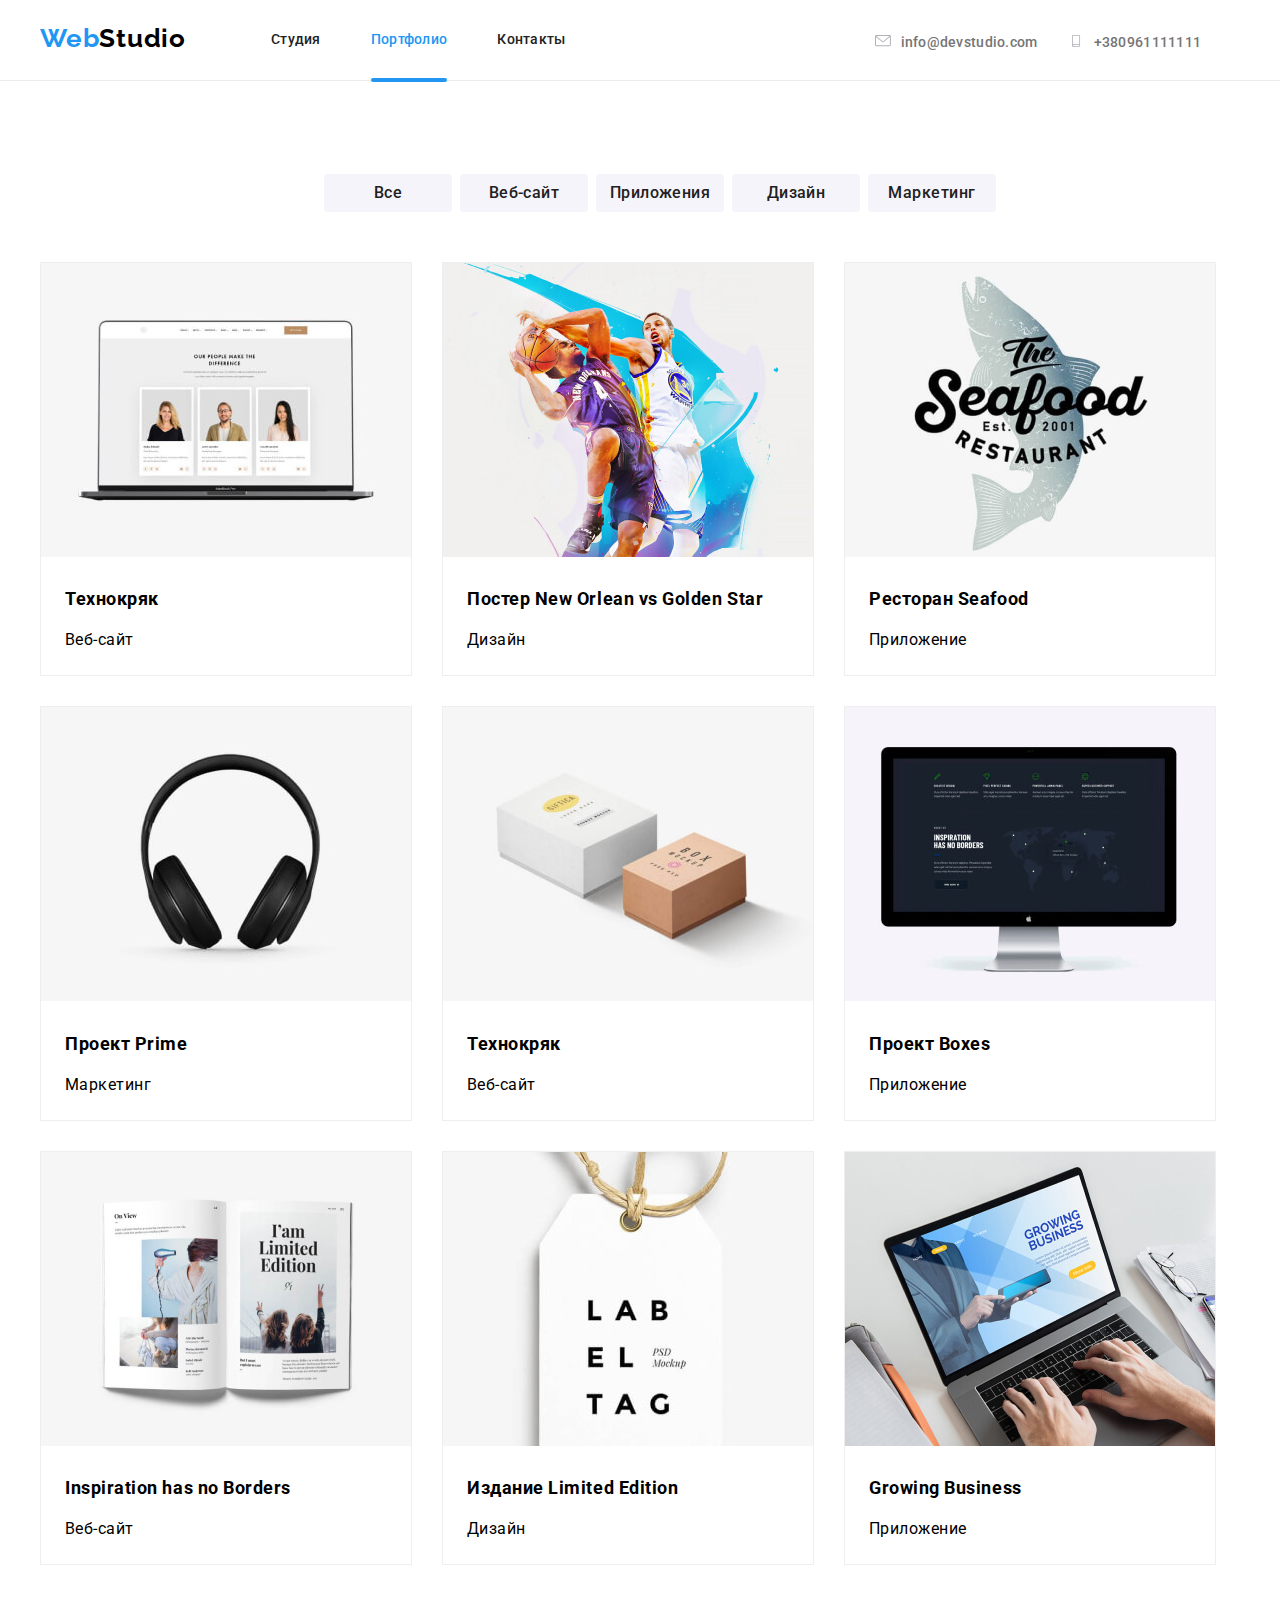
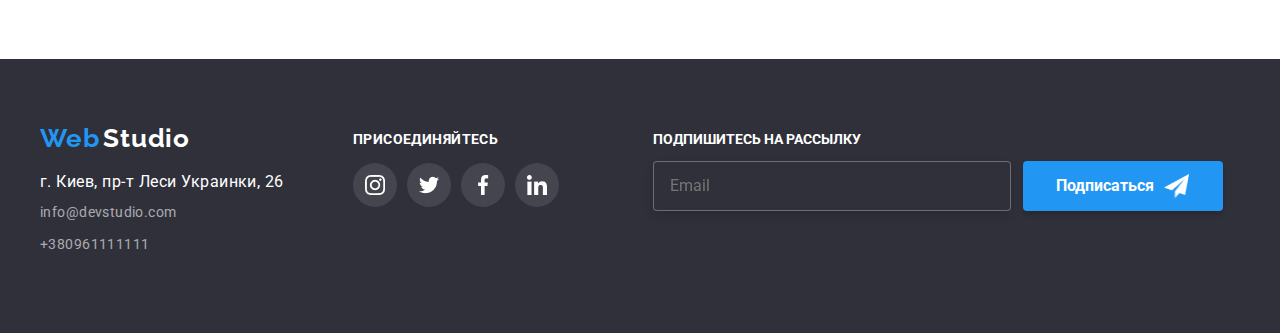
==== commit 3f92b0ab: "исправила подписи к портфолио" ====
--- a/portfolio.html
+++ b/portfolio.html
@@ -48,7 +48,7 @@
                     <ul class="portfolio-list">
                         <li class="portfolio-item"> 
                             <div class="product-thumb">
-                                <img class="portfolio-pic" src="./portfolio-pic/portfolio1.jpg" alt="пример работы 1">
+                                <img class="portfolio-pic" src="./images/portfolio-pic/portfolio1.jpg" alt="пример работы 1">
                                 <p class="overlay">Технокряк это современная площадка распространения коронавируса. Компании используют эту платформу для цифрового шпионажа и атак на защищённые сервера конкурентов.</p>
                             </div>
                             
@@ -58,7 +58,37 @@
                         </li>
                         <li class="portfolio-item"> 
                             <div class="product-thumb">
-                                <img class="portfolio-pic" src="./portfolio-pic/portfolio2.jpg" alt="пример работы 1">
+                                <img class="portfolio-pic" src="./images/portfolio-pic/portfolio2.jpg" alt="пример работы 1">
+                                <p class="overlay">Технокряк это современная площадка распространения коронавируса. Компании используют эту платформу для цифрового шпионажа и атак на защищённые сервера конкурентов.</p>
+                            </div>
+                            
+                            <h2 class="portfolio-list-header"> Постер New Orlean vs Golden Star</h2>
+                            <p class="portfolio-list-description">Дизайн</p>
+                            
+                        </li>
+                        <li class="portfolio-item"> 
+                            <div class="product-thumb">
+                                <img class="portfolio-pic" src="./images/portfolio-pic/portfolio3.jpg" alt="пример работы 1">
+                                <p class="overlay">Технокряк это современная площадка распространения коронавируса. Компании используют эту платформу для цифрового шпионажа и атак на защищённые сервера конкурентов.</p>
+                            </div>
+                            
+                            <h2 class="portfolio-list-header"> Ресторан Seafood</h2>
+                            <p class="portfolio-list-description">Приложение</p>
+                            
+                        </li>
+                        <li class="portfolio-item"> 
+                            <div class="product-thumb">
+                                <img class="portfolio-pic" src="./images/portfolio-pic/portfolio4.jpg" alt="пример работы 1">
+                                <p class="overlay">Технокряк это современная площадка распространения коронавируса. Компании используют эту платформу для цифрового шпионажа и атак на защищённые сервера конкурентов.</p>
+                            </div>
+                            
+                            <h2 class="portfolio-list-header"> Проект Prime</h2>
+                            <p class="portfolio-list-description">Маркетинг</p>
+                            
+                        </li>
+                        <li class="portfolio-item"> 
+                            <div class="product-thumb">
+                                <img class="portfolio-pic" src="./images/portfolio-pic/portfolio5.jpg" alt="пример работы 1">
                                 <p class="overlay">Технокряк это современная площадка распространения коронавируса. Компании используют эту платформу для цифрового шпионажа и атак на защищённые сервера конкурентов.</p>
                             </div>
                             
@@ -68,72 +98,42 @@
                         </li>
                         <li class="portfolio-item"> 
                             <div class="product-thumb">
-                                <img class="portfolio-pic" src="./portfolio-pic/portfolio3.jpg" alt="пример работы 1">
+                                <img class="portfolio-pic" src="./images/portfolio-pic/portfolio6.jpg" alt="пример работы 1">
                                 <p class="overlay">Технокряк это современная площадка распространения коронавируса. Компании используют эту платформу для цифрового шпионажа и атак на защищённые сервера конкурентов.</p>
                             </div>
                             
-                            <h2 class="portfolio-list-header"> Технокряк</h2>
+                            <h2 class="portfolio-list-header"> Проект Boxes</h2>
+                            <p class="portfolio-list-description">Приложение</p>
+                            
+                        </li>
+                        <li class="portfolio-item"> 
+                            <div class="product-thumb">
+                                <img class="portfolio-pic" src="./images/portfolio-pic/portfolio7.jpg" alt="пример работы 1">
+                                <p class="overlay">Технокряк это современная площадка распространения коронавируса. Компании используют эту платформу для цифрового шпионажа и атак на защищённые сервера конкурентов.</p>
+                            </div>
+                            
+                            <h2 class="portfolio-list-header"> Inspiration has no Borders</h2>
                             <p class="portfolio-list-description">Веб-сайт</p>
                             
                         </li>
                         <li class="portfolio-item"> 
                             <div class="product-thumb">
-                                <img class="portfolio-pic" src="./portfolio-pic/portfolio4.jpg" alt="пример работы 1">
+                                <img class="portfolio-pic" src="./images/portfolio-pic/portfolio8.jpg" alt="пример работы 1">
                                 <p class="overlay">Технокряк это современная площадка распространения коронавируса. Компании используют эту платформу для цифрового шпионажа и атак на защищённые сервера конкурентов.</p>
                             </div>
                             
-                            <h2 class="portfolio-list-header"> Технокряк</h2>
-                            <p class="portfolio-list-description">Веб-сайт</p>
+                            <h2 class="portfolio-list-header"> Издание Limited Edition</h2>
+                            <p class="portfolio-list-description">Дизайн</p>
                             
                         </li>
                         <li class="portfolio-item"> 
                             <div class="product-thumb">
-                                <img class="portfolio-pic" src="./portfolio-pic/portfolio5.jpg" alt="пример работы 1">
+                                <img class="portfolio-pic" src="./images/portfolio-pic/portfolio9.jpg" alt="пример работы 1">
                                 <p class="overlay">Технокряк это современная площадка распространения коронавируса. Компании используют эту платформу для цифрового шпионажа и атак на защищённые сервера конкурентов.</p>
                             </div>
                             
-                            <h2 class="portfolio-list-header"> Технокряк</h2>
-                            <p class="portfolio-list-description">Веб-сайт</p>
-                            
-                        </li>
-                        <li class="portfolio-item"> 
-                            <div class="product-thumb">
-                                <img class="portfolio-pic" src="./portfolio-pic/portfolio6.jpg" alt="пример работы 1">
-                                <p class="overlay">Технокряк это современная площадка распространения коронавируса. Компании используют эту платформу для цифрового шпионажа и атак на защищённые сервера конкурентов.</p>
-                            </div>
-                            
-                            <h2 class="portfolio-list-header"> Технокряк</h2>
-                            <p class="portfolio-list-description">Веб-сайт</p>
-                            
-                        </li>
-                        <li class="portfolio-item"> 
-                            <div class="product-thumb">
-                                <img class="portfolio-pic" src="./portfolio-pic/portfolio7.jpg" alt="пример работы 1">
-                                <p class="overlay">Технокряк это современная площадка распространения коронавируса. Компании используют эту платформу для цифрового шпионажа и атак на защищённые сервера конкурентов.</p>
-                            </div>
-                            
-                            <h2 class="portfolio-list-header"> Технокряк</h2>
-                            <p class="portfolio-list-description">Веб-сайт</p>
-                            
-                        </li>
-                        <li class="portfolio-item"> 
-                            <div class="product-thumb">
-                                <img class="portfolio-pic" src="./portfolio-pic/portfolio8.jpg" alt="пример работы 1">
-                                <p class="overlay">Технокряк это современная площадка распространения коронавируса. Компании используют эту платформу для цифрового шпионажа и атак на защищённые сервера конкурентов.</p>
-                            </div>
-                            
-                            <h2 class="portfolio-list-header"> Технокряк</h2>
-                            <p class="portfolio-list-description">Веб-сайт</p>
-                            
-                        </li>
-                        <li class="portfolio-item"> 
-                            <div class="product-thumb">
-                                <img class="portfolio-pic" src="./portfolio-pic/portfolio9.jpg" alt="пример работы 1">
-                                <p class="overlay">Технокряк это современная площадка распространения коронавируса. Компании используют эту платформу для цифрового шпионажа и атак на защищённые сервера конкурентов.</p>
-                            </div>
-                            
-                            <h2 class="portfolio-list-header"> Технокряк</h2>
-                            <p class="portfolio-list-description">Веб-сайт</p>
+                            <h2 class="portfolio-list-header"> Growing Business</h2>
+                            <p class="portfolio-list-description">Приложение</p>
                             
                         </li>
                     </ul>
@@ -159,21 +159,24 @@
                     <div class="join-us-link">
                         <h2 class="join-us-header">Присоединяйтесь</h2>
                         <ul class="join-us">
-                             <li class="footer-link"><a class="footer-social" href="" aria-label="Иконка инстаграма" > <img src="./footer-pic/instagram-footer.png" alt="Иконка инстаграма" height="20" width="20"></a></li>
-                             <li class="footer-link"><a class="footer-social" href="" aria-label="Иконка твиттера" > <img src="./footer-pic/twitter-footer.png" alt="Иконка твиттера" height="20" width="20"></a></li>
-                             <li class="footer-link"><a class="footer-social" href="" aria-label="Иконка фейсбука" > <img src="./footer-pic/facebook-footer.png" alt=" Иконка фейсбука" height="20" width="20"></a></li>
-                             <li class="footer-link"><a class="footer-social" href="" aria-label="Иконка линкедина" > <img src="./footer-pic/linkedin-footer.png" alt="Иконка линкедина" height="20" width="20"></a></li>
+                             <li class="footer-link"><a class="footer-social" href="#" aria-label="Иконка инстаграма" > <img src="./images/footer-pic/instagram-footer.png" alt="Иконка инстаграма" height="20" width="20"></a></li>
+                             <li class="footer-link"><a class="footer-social" href="#" aria-label="Иконка твиттера" > <img src="./images/footer-pic/twitter-footer.png" alt="Иконка твиттера" height="20" width="20"></a></li>
+                             <li class="footer-link"><a class="footer-social" href="#" aria-label="Иконка фейсбука" > <img src="./images//footer-pic/facebook-footer.png" alt=" Иконка фейсбука" height="20" width="20"></a></li>
+                             <li class="footer-link"><a class="footer-social" href="#" aria-label="Иконка линкедина" > <img src="./images/footer-pic/linkedin-footer.png" alt="Иконка линкедина" height="20" width="20"></a></li>
                         </ul>
                     </div>
+        
                     <form class="footer-modal-form">
                         <h3 class="footer-modal-headder">Подпишитесь на рассылку</h3>
                        <div class="footer-modal">
                            <label for="email"></label>
                         <input  type="email"  name="email" id="email" placeholder="Email" class="input-footer">
-                        <button class="footer-button-modal" data-modal-close>Подписаться <img class="footer-icon" src="/footer-pic/footer-icon.png" alt="Подписаться" width="25" height="24"></button></div>
+                        <button class="footer-button-modal" >Подписаться <img class="footer-icon" src="./images/footer-pic/footer-icon.png" alt="Подписаться" width="25" height="24"></button></div>
                         
                     </form>
                 </div>
+        
+                
         </footer>
     
 </body>
--- a/css/main.min.css
+++ b/css/main.min.css
@@ -1,2 +1,2 @@
-/*! normalize.css v8.0.1 | MIT License | github.com/necolas/normalize.css */html{line-height:1.15;-webkit-text-size-adjust:100%}body{margin:0}main{display:block}h1{font-size:2em;margin:0.67em 0}hr{box-sizing:content-box;height:0;overflow:visible}pre{font-family:monospace, monospace;font-size:1em}a{background-color:transparent}abbr[title]{border-bottom:none;text-decoration:underline;text-decoration:underline dotted}b,strong{font-weight:bolder}code,kbd,samp{font-family:monospace, monospace;font-size:1em}small{font-size:80%}sub,sup{font-size:75%;line-height:0;position:relative;vertical-align:baseline}sub{bottom:-0.25em}sup{top:-0.5em}img{border-style:none}button,input,optgroup,select,textarea{font-family:inherit;font-size:100%;line-height:1.15;margin:0}button,input{overflow:visible}button,select{text-transform:none}button,[type="button"],[type="reset"],[type="submit"]{-webkit-appearance:button}button::-moz-focus-inner,[type="button"]::-moz-focus-inner,[type="reset"]::-moz-focus-inner,[type="submit"]::-moz-focus-inner{border-style:none;padding:0}button:-moz-focusring,[type="button"]:-moz-focusring,[type="reset"]:-moz-focusring,[type="submit"]:-moz-focusring{outline:1px dotted ButtonText}fieldset{padding:0.35em 0.75em 0.625em}legend{box-sizing:border-box;color:inherit;display:table;max-width:100%;padding:0;white-space:normal}progress{vertical-align:baseline}textarea{overflow:auto}[type="checkbox"],[type="radio"]{box-sizing:border-box;padding:0}[type="number"]::-webkit-inner-spin-button,[type="number"]::-webkit-outer-spin-button{height:auto}[type="search"]{-webkit-appearance:textfield;outline-offset:-2px}[type="search"]::-webkit-search-decoration{-webkit-appearance:none}::-webkit-file-upload-button{-webkit-appearance:button;font:inherit}details{display:block}summary{display:list-item}template{display:none}[hidden]{display:none}html{box-sizing:border-box}* *::before,*::after{box-sizing:inherit;margin:0px;padding:0px}body{font-family:'Roboto', sans-serif;background-color:#fff}.container{width:1200px;padding-left:15px;padding-right:15px;margin:0 auto}.flex-container{display:flex;align-items:center;padding-left:0}.logo-link{margin-right:85px;padding-top:19px;padding-bottom:25px}.first-part-of-logo{font-family:Raleway;font-style:normal;font-weight:bold;font-size:26px;line-height:1.47;color:#2196F3;letter-spacing:0.03em}.second-part-of-logo{font-family:Raleway;font-style:normal;font-weight:bold;font-size:26px;line-height:1.47px;color:black;letter-spacing:0.03em}.header{height:80px;border-bottom:1px solid #ECECEC}.header a{text-decoration:none;font-weight:500;font-size:14px;line-height:1.14;letter-spacing:0.02em}.header .flex-container{display:inline-flex;align-content:baseline}.navigation-pannel{display:inline-flex}.navigation-items{list-style-type:none;padding-left:0;margin-top:0;margin-bottom:0}.portfolio-header{border-bottom:1px solid #ECECEC}.navigation-items :not(:last-child){margin-right:50px}.navigation-items .link{display:block;padding-top:32px;padding-bottom:32px}.flex-container{display:flex;align-items:center;padding-left:0}.navigation .link:hover,.navigation .link:focus{color:#2196F3;transition:250ms cubic-bezier(0.4, 0, 0.2, 1)}.navigation .current{position:relative;color:#2196F3}.navigation .current::after{position:absolute;display:block;width:100%;height:4px;background-color:#2196F3;border-radius:2px;content:"";margin-bottom:0;margin-top:30px}.navigation-items{display:flex}.navigation-items a{color:#212121}.contact-info{padding-left:305px}.contact-info a{color:#757575}.contact-info .contact{margin-right:30px;padding-top:32px;padding-bottom:32px}.contact-info .contact:last-child{margin-right:0px}.header-svg{fill:#AFB1B8;margin-right:10px}.contact-info :hover,.contact-info :focus{color:#2196F3;transition:250ms cubic-bezier(0.4, 0, 0.2, 1)}.contact-info :hover .header-svg,.contact-info :hover .header-svg,.contact-info :focus .header-svg,.contact-info :focus .header-svg{fill:#2196F3;transition:250ms cubic-bezier(0.4, 0, 0.2, 1)}.hero-section{padding-bottom:200px;padding-top:200px;background-image:linear-gradient(rgba(47,48,58,0.8), rgba(47,48,58,0.8)),url("../../hero-section-pic/hero.jpg");background-color:blue}.hero-section .container{display:flex;flex-direction:column;align-items:center}.hero-section-header{font-family:Roboto;font-style:normal;font-weight:900;font-size:44px;line-height:60px;text-align:center;letter-spacing:0.06em;text-transform:uppercase;width:696px;margin-top:0;margin-bottom:30px;color:#ffffff}.hero-section-button{font-weight:bold;font-size:16px;line-height:1.80;background-color:#2196F3;color:#fff;height:50px;width:200px;box-shadow:0px 4px 4px rgba(0,0,0,0.15);border-radius:4px;border-width:0px;border-image:none;border-style:none;border-color:#2196F3}.hero-section-button :hover,.hero-section-button :focus{background-color:#2196F3;color:#fff;transition:250ms cubic-bezier(0.4, 0, 0.2, 1)}.to-hide{display:none}.our-benefits{padding-bottom:94px;padding-top:94px}.our-benefits li{list-style-type:none}.benefits-svg{display:flex;background-color:#F5F4FA;width:270px;border-radius:4px;height:120px;justify-content:center;align-items:center}.our-benefits-header{font-weight:bold;font-size:14px;line-height:1.14;text-transform:uppercase;color:var(--header-color);letter-spacing:0.03em;margin-top:30px;margin-bottom:10px}.our-benefits-description{font-weight:normal;font-size:14px;line-height:1.71;color:var(--subheader-color);letter-spacing:0.03em;margin-top:0px;width:270px}.our-benefits-list .our-benefits-item{margin-right:30px}.our-benefits-list .our-benefits-item:last-child{margin-right:0}.our-benefits>.flex-container{padding-left:0;margin-top:0}.what-we-are-doing{padding-bottom:94px}.what-we-are-doing li{list-style-type:none}.what-we-are-doing .flex-container{margin-top:0px}.what-we-are-doing-header{font-weight:bold;font-size:36px;line-height:1.16;letter-spacing:0.03em;margin-top:0px;margin-bottom:50px;text-align:center}.what-we-are-doing-example{justify-content:center}.what-we-are-doing-example .what-we-are-doing-item:last-child{margin-right:0px}.what-we-are-doing-example .what-we-are-doing-item{padding-left:0px;margin-right:30px}.what-we-are-doing-item{position:relative;display:flex}.what-we-are-doing-list{position:absolute;display:flex;bottom:0;background-color:rgba(47,48,58,0.8);width:370px;height:70px;margin:0px;justify-content:center;align-items:center;font-weight:bold;font-size:14px;line-height:1.14;text-transform:uppercase;color:#fff}.wrapper{background-color:#F5F4FA;display:block}.our-team-section{background-color:#F5F4FA;background-size:100%;padding-bottom:94px;padding-top:94px}.our-team-section li{list-style-type:none}.our-team-section-header{margin-top:0px;margin-bottom:50px;font-weight:bold;font-size:36px;line-height:42px;text-align:center;letter-spacing:0.03em}.our-team-list{padding-left:0px;margin-top:0}.our-team-list .our-team-member:not(:last-child){margin-right:30px}.our-team-member,.our-team-position,.our-team-social-links{text-align:center}.our-team-member{background-color:#fff;box-shadow:0px 2px 1px rgba(0,0,0,0.2),0px 1px 1px rgba(0,0,0,0.14),0px 1px 3px rgba(0,0,0,0.12);border-radius:0px 0px 4px 4px}.our-team-name{font-weight:500;font-size:16px;line-height:19px;color:#212121;letter-spacing:0.03em;margin-top:30px;margin-bottom:10px}.our-team-position{font-weight:normal;font-size:16px;line-height:1.18;color:#757575;letter-spacing:0.03em;margin-top:0px;margin-bottom:16px}.our-team-social-links{padding-top:16px;padding-bottom:24px;justify-content:center}.our-team-social-links li{margin-right:10px}.our-team-social-links li:last-child{margin-right:0}.our-team-social-links .team-links{display:flex;background-color:#fff;border-radius:50%;width:44px;height:44px;justify-content:center;align-items:center;text-decoration:none}.our-team-social-links .team-links:hover,.our-team-social-links .team-links:focus{background-color:#2196F3;color:#fff;transition:250ms cubic-bezier(0.4, 0, 0.2, 1)}.our-team-social-links .team-links:hover .team-svg,.our-team-social-links .team-links:hover .team-svg,.our-team-social-links .team-links:focus .team-svg,.our-team-social-links .team-links:focus .team-svg{fill:#FFFFFF;transition:250ms cubic-bezier(0.4, 0, 0.2, 1)}.team-svg{fill:#AFB1B8;transition:250ms cubic-bezier(0.4, 0, 0.2, 1)}.our-clients-section{padding-bottom:94px;padding-top:94px}.client-svg{fill:#AFB1B8}.client-link{display:flex;background-color:#fff;width:170px;height:90px;border:1px solid  #AFB1B8;justify-content:center;align-items:center;border-radius:4px}.client-link:hover{background-color:#fff;border:1px solid #2196F3;transition:250ms cubic-bezier(0.4, 0, 0.2, 1)}.client-link:hover .client-svg{fill:#2196F3;transition:250ms cubic-bezier(0.4, 0, 0.2, 1)}.our-clients-header{font-weight:bold;font-size:36px;line-height:1.67x;color:#212121;letter-spacing:0.03em;margin-top:0px;margin-bottom:50px;text-align:center}.our-clients-list{padding-left:0}.our-clients-list .link:hover,.our-clients-list .link:focus{color:#2196F3;transition:250ms cubic-bezier(0.4, 0, 0.2, 1)}.our-clients-list .client-picture{margin-right:30px}.our-clients-list li{text-decoration:none;list-style-type:none}.our-clients-list li .client-picture:last-child{margin-right:0}.footer{display:flex;background-color:#2F303A}.footer a{text-decoration:none}.footer .second-part-of-logo{font-family:Raleway;font-style:normal;font-weight:bold;font-size:26px;line-height:1.47px;color:#fff;letter-spacing:0.03em}.footer>.container{display:flex}.logo-link-footer{padding-top:60px;margin-bottom:20px}.footer-first-part{padding-top:60px;padding-bottom:60px;margin-right:69px}.footer-items{text-decoration:none;list-style-type:none;letter-spacing:0.03em;padding-left:0}.footer-address{color:#fff;font-style:normal;letter-spacing:0.03em}.footer-contacts .footer-contact{display:block;padding-right:0;margin-top:9px;font-weight:normal;font-size:14px;line-height:1.7;color:rgba(255,255,255,0.6);letter-spacing:0.03em}.join-us-link>.join-us-header,.join-us{display:flex;vertical-align:top}.footer-part-one{margin-right:69px;padding-right:0px}.footer-social{background-color:rgba(255,255,255,0.1);border-radius:50%;padding:12px;display:flex;justify-content:center;align-items:center}.footer-social:hover{background-color:#2196F3;transition:250ms cubic-bezier(0.4, 0, 0.2, 1)}.join-us{text-decoration:none;list-style-type:none;padding-left:0}.join-us>li:not(:last-child){padding-right:10px}.join-us-header{font-weight:bold;font-size:14px;line-height:16px;letter-spacing:0.03em;text-transform:uppercase;color:#fff;letter-spacing:0.03em;margin-top:72px}.footer-modal-form{padding-left:94px}.input-footer{width:358px;height:50px;border:1px solid rgba(255,255,255,0.3);box-sizing:border-box;filter:drop-shadow(0px 4px 4px rgba(0,0,0,0.15));border-radius:4px;background:#2F303A;box-sizing:border-box;padding-left:16px;color:#fff}.input-footer:focus{outline:none}.footer-button-modal{font-weight:bold;font-size:16px;line-height:30px;background-color:#2196F3;color:#fff;width:200px;height:50px;box-shadow:0px 4px 4px rgba(0,0,0,0.15);border-radius:4px;border-width:0px;border-image:none;border-style:none;border-color:#2196F3;display:flex;align-items:center;justify-content:center;margin-left:12px}.footer-modal:not(:first-child){display:flex}.footer-modal-headder{font-family:Roboto;font-style:normal;font-weight:bold;font-size:14px;line-height:16px;color:#fff;text-transform:uppercase;margin-top:72px}.footer-icon{margin-left:10px}.backdrop.is-hidden{opacity:0;pointer-events:none}.backdrop{position:fixed;top:0;left:0;height:100%;width:100%;background-color:rgba(0,0,0,0.2);display:flex;align-items:center;justify-content:center;z-index:1}.modal{position:absolute;min-width:528px;min-height:581px;background-color:#fff;box-shadow:0px 1px 3px rgba(0,0,0,0.12),0px 1px 1px rgba(0,0,0,0.14),0px 2px 1px rgba(0,0,0,0.2);border-radius:4px}.modal-section{position:relative}.modal-name{position:absolute;top:20%;left:15%;font-family:Roboto;font-style:normal;font-weight:normal;font-size:14px;line-height:16px;color:#757575}.modal-svg{position:absolute;top:50%;left:60px;transform:translateY(-120%);margin:auto}.modal-svg-close{position:absolute;top:8px;right:8px;background:#FFFFFF;border:1px solid rgba(0,0,0,0.1);border-radius:50%;outline:none}.modal-svg-close:hover{fill:#2196F3;outline:none}.input:focus ~ .modal-svg{fill:#2196F3}.input:focus{border:1px solid #2196F3;border-radius:4px;background-color:#fff;outline:none}.input:focus+.modal-name,.input:not(:placeholder-shown)+.modal-name{color:#2196F3;transform:translate(-20px, -35px);transition:250ms cubic-bezier(0.4, 0, 0.2, 1)}.modal-header{display:flex;justify-content:center;margin-top:40px;margin-bottom:30px}.modal-form{display:flex;flex-direction:column;height:581px;box-sizing:border-box}.input{width:408px;height:40px;margin-left:39px;margin-right:39px;margin-bottom:28px;border:1px solid rgba(33,33,33,0.2);border-radius:4px;padding-left:40px}.input:focus{color:#2196F3;box-shadow:0px 1px 3px rgba(0,0,0,0.12),0px 1px 1px rgba(0,0,0,0.14),0px 2px 1px rgba(0,0,0,0.2);border-radius:4px;padding-left:40px}.contact-form-btn.submit{background-color:#2196F3}.textarea{margin-left:40px;margin-right:40px;margin-bottom:20px;width:465px;height:120px;resize:none;border:1px solid rgba(33,33,33,0.2);border-radius:4px;padding:16px 12px}.textarea:focus{border:1px solid #2196F3;border-radius:4px;background-color:#fff;outline:none}.agreement{margin-bottom:30px;display:flex;justify-content:center;font-family:Roboto;font-style:normal;font-weight:normal;font-size:14px;line-height:24px;letter-spacing:0.03em;color:#757575}.agreement-link{color:#2196F3;margin-left:2px}.check-field{width:15px;height:15px;border:2px solid #212121;display:flex;background-color:#fff;margin-right:8px;border-radius:4px;padding-left:1px}.checkbox:checked+.check-field{background-color:#2196F3;border:2px solid #2196F3;border-radius:4px;transition:250ms cubic-bezier(0.4, 0, 0.2, 1)}.checkbox{appearance:none;-webkit-appearance:none;-moz-appearance:none}.hero-section-button-modal{font-weight:bold;font-size:16px;line-height:1.80;background-color:#2196F3;color:#fff;width:200px;height:50px;box-shadow:0px 4px 4px rgba(0,0,0,0.15);border-radius:4px;border-width:0px;border-image:none;border-style:none;border-color:#2196F3;margin:auto}.gallery-items{text-decoration:none;list-style-type:none;display:flex;justify-content:center;padding-top:93px;padding-bottom:50px;margin-top:0;margin-bottom:0}.btn-list{display:inline-flex;justify-content:center;align-items:center;width:128px;height:38px;background-color:#F5F4FA;border-radius:4px;text-decoration:none;color:#212121;font-weight:500;font-size:16px;line-height:26px;text-align:center;letter-spacing:0.03em}.btn-list:hover{color:#fff;background-color:#2196F3;box-shadow:0px 2px 2px rgba(0,0,0,0.12),0px 1px 2px rgba(0,0,0,0.08),0px 3px 1px rgba(0,0,0,0.1);transition:250ms cubic-bezier(0.4, 0, 0.2, 1)}.gallery-items .button-portfolio:not(:last-child){margin-right:8px}.portfolio{padding-bottom:94px}.portfolio .pic{display:block}.portfolio-list{list-style-type:none;display:flex;flex-wrap:wrap;padding-left:0px;margin-top:0;margin-bottom:0}.portfolio-item{background:#fff;border:1px solid #EEEEEE;margin-top:30px}.portfolio-item:nth-child(-n+3){margin-top:0}.portfolio-item:hover{border:1px solid #EEEEEE;box-shadow:1px 4px 6px rgba(0,0,0,0.16),0px 4px 4px rgba(0,0,0,0.06),0px 1px 1px rgba(0,0,0,0.12)}.product-thumb{position:relative;overflow:hidden}.product-thumb::before{content:'';background-color:rgba(33,150,243,0.9);width:100%;height:100%;display:inline-block;position:absolute;opacity:0;transform:translateY(100%);transition:250ms cubic-bezier(0.4, 0, 0.2, 1)}.product-thumb:hover::before{opacity:1;transform:translateY(0)}.product-thumb:hover .overlay{opacity:1;transform:translateY(0)}.potfolio-pic{display:flex}.overlay{top:63px;left:24px;font-family:Roboto;font-style:normal;font-weight:normal;font-size:18px;line-height:28px;width:322px;height:168px;letter-spacing:0.03em;color:#fff;position:absolute;opacity:0;margin:0;transform:translateY(150%);transition:250ms cubic-bezier(0.4, 0, 0.2, 1)}.portfolio-list .portfolio-item{margin-right:30px;padding:0px}.portfolio-list .portfolio-item:nth-child(3n){margin-right:0}.portfolio-list-header{font-weight:bold;font-size:18px;line-height:2;color:var(--header-color);letter-spacing:0.03em;margin-top:20px;margin-bottom:8px;padding-left:24px}.portfolio-list-description{font-weight:normal;font-size:16px;line-height:1.87;color:var(--subheader-color);letter-spacing:0.03em;margin-top:0;margin-bottom:20px;padding-left:24px}
+/*! normalize.css v8.0.1 | MIT License | github.com/necolas/normalize.css */html{line-height:1.15;-webkit-text-size-adjust:100%}body{margin:0}main{display:block}h1{font-size:2em;margin:0.67em 0}hr{box-sizing:content-box;height:0;overflow:visible}pre{font-family:monospace, monospace;font-size:1em}a{background-color:transparent}abbr[title]{border-bottom:none;text-decoration:underline;text-decoration:underline dotted}b,strong{font-weight:bolder}code,kbd,samp{font-family:monospace, monospace;font-size:1em}small{font-size:80%}sub,sup{font-size:75%;line-height:0;position:relative;vertical-align:baseline}sub{bottom:-0.25em}sup{top:-0.5em}img{border-style:none}button,input,optgroup,select,textarea{font-family:inherit;font-size:100%;line-height:1.15;margin:0}button,input{overflow:visible}button,select{text-transform:none}button,[type="button"],[type="reset"],[type="submit"]{-webkit-appearance:button}button::-moz-focus-inner,[type="button"]::-moz-focus-inner,[type="reset"]::-moz-focus-inner,[type="submit"]::-moz-focus-inner{border-style:none;padding:0}button:-moz-focusring,[type="button"]:-moz-focusring,[type="reset"]:-moz-focusring,[type="submit"]:-moz-focusring{outline:1px dotted ButtonText}fieldset{padding:0.35em 0.75em 0.625em}legend{box-sizing:border-box;color:inherit;display:table;max-width:100%;padding:0;white-space:normal}progress{vertical-align:baseline}textarea{overflow:auto}[type="checkbox"],[type="radio"]{box-sizing:border-box;padding:0}[type="number"]::-webkit-inner-spin-button,[type="number"]::-webkit-outer-spin-button{height:auto}[type="search"]{-webkit-appearance:textfield;outline-offset:-2px}[type="search"]::-webkit-search-decoration{-webkit-appearance:none}::-webkit-file-upload-button{-webkit-appearance:button;font:inherit}details{display:block}summary{display:list-item}template{display:none}[hidden]{display:none}html{box-sizing:border-box}* *::before,*::after{box-sizing:inherit;margin:0px;padding:0px}body{font-family:'Roboto', sans-serif;background-color:#fff}.container{width:1200px;padding-left:15px;padding-right:15px;margin:0 auto}.flex-container{display:flex;align-items:center;padding-left:0}.logo-link{margin-right:85px;padding-top:19px;padding-bottom:25px}.first-part-of-logo{font-family:Raleway;font-style:normal;font-weight:bold;font-size:26px;line-height:1.47;color:#2196F3;letter-spacing:0.03em}.second-part-of-logo{font-family:Raleway;font-style:normal;font-weight:bold;font-size:26px;line-height:1.47px;color:black;letter-spacing:0.03em}.header{height:80px;border-bottom:1px solid #ECECEC}.header a{text-decoration:none;font-weight:500;font-size:14px;line-height:1.14;letter-spacing:0.02em}.header .flex-container{display:inline-flex;align-content:baseline}.navigation-pannel{display:inline-flex}.navigation-items{list-style-type:none;padding-left:0;margin-top:0;margin-bottom:0}.portfolio-header{border-bottom:1px solid #ECECEC}.navigation-items :not(:last-child){margin-right:50px}.navigation-items .link{display:block;padding-top:32px;padding-bottom:32px}.flex-container{display:flex;align-items:center;padding-left:0}.navigation .link:hover,.navigation .link:focus{color:#2196F3;transition:250ms cubic-bezier(0.4, 0, 0.2, 1)}.navigation .current{position:relative;color:#2196F3}.navigation .current::after{position:absolute;display:block;width:100%;height:4px;background-color:#2196F3;border-radius:2px;content:"";margin-bottom:0;margin-top:30px}.navigation-items{display:flex}.navigation-items a{color:#212121}.contact-info{padding-left:305px}.contact-info a{color:#757575}.contact-info .contact{margin-right:30px;padding-top:32px;padding-bottom:32px}.contact-info .contact:last-child{margin-right:0px}.header-svg{fill:#AFB1B8;margin-right:10px}.contact-info :hover,.contact-info :focus{color:#2196F3;transition:250ms cubic-bezier(0.4, 0, 0.2, 1)}.contact-info :hover .header-svg,.contact-info :hover .header-svg,.contact-info :focus .header-svg,.contact-info :focus .header-svg{fill:#2196F3;transition:250ms cubic-bezier(0.4, 0, 0.2, 1)}.hero-section{padding-bottom:200px;padding-top:200px;background-image:linear-gradient(rgba(47,48,58,0.8), rgba(47,48,58,0.8)),url("../images/hero-section-pic/hero.jpg");background-color:blue}.hero-section .container{display:flex;flex-direction:column;align-items:center}.hero-section-header{font-family:Roboto;font-style:normal;font-weight:900;font-size:44px;line-height:60px;text-align:center;letter-spacing:0.06em;text-transform:uppercase;width:696px;margin-top:0;margin-bottom:30px;color:#ffffff}.hero-section-button{font-weight:bold;font-size:16px;line-height:1.80;background-color:#2196F3;color:#fff;height:50px;width:200px;box-shadow:0px 4px 4px rgba(0,0,0,0.15);border-radius:4px;border-width:0px;border-image:none;border-style:none;border-color:#2196F3}.hero-section-button :hover,.hero-section-button :focus{background-color:#2196F3;color:#fff;transition:250ms cubic-bezier(0.4, 0, 0.2, 1)}.to-hide{display:none}.our-benefits{padding-bottom:94px;padding-top:94px}.our-benefits li{list-style-type:none}.benefits-svg{display:flex;background-color:#F5F4FA;width:270px;border-radius:4px;height:120px;justify-content:center;align-items:center}.our-benefits-header{font-weight:bold;font-size:14px;line-height:1.14;text-transform:uppercase;color:var(--header-color);letter-spacing:0.03em;margin-top:30px;margin-bottom:10px}.our-benefits-description{font-weight:normal;font-size:14px;line-height:1.71;color:var(--subheader-color);letter-spacing:0.03em;margin-top:0px;width:270px}.our-benefits-list .our-benefits-item{margin-right:30px}.our-benefits-list .our-benefits-item:last-child{margin-right:0}.our-benefits>.flex-container{padding-left:0;margin-top:0}.what-we-are-doing{padding-bottom:94px}.what-we-are-doing li{list-style-type:none}.what-we-are-doing .flex-container{margin-top:0px}.what-we-are-doing-header{font-weight:bold;font-size:36px;line-height:1.16;letter-spacing:0.03em;margin-top:0px;margin-bottom:50px;text-align:center}.what-we-are-doing-example{justify-content:center}.what-we-are-doing-example .what-we-are-doing-item:last-child{margin-right:0px}.what-we-are-doing-example .what-we-are-doing-item{padding-left:0px;margin-right:30px}.what-we-are-doing-item{position:relative;display:flex}.what-we-are-doing-list{position:absolute;display:flex;bottom:0;background-color:rgba(47,48,58,0.8);width:370px;height:70px;margin:0px;justify-content:center;align-items:center;font-weight:bold;font-size:14px;line-height:1.14;text-transform:uppercase;color:#fff}.wrapper{background-color:#F5F4FA;display:block}.our-team-section{background-color:#F5F4FA;background-size:100%;padding-bottom:94px;padding-top:94px}.our-team-section li{list-style-type:none}.our-team-section-header{margin-top:0px;margin-bottom:50px;font-weight:bold;font-size:36px;line-height:42px;text-align:center;letter-spacing:0.03em}.our-team-list{padding-left:0px;margin-top:0}.our-team-list .our-team-member:not(:last-child){margin-right:30px}.our-team-member,.our-team-position,.our-team-social-links{text-align:center}.our-team-member{background-color:#fff;box-shadow:0px 2px 1px rgba(0,0,0,0.2),0px 1px 1px rgba(0,0,0,0.14),0px 1px 3px rgba(0,0,0,0.12);border-radius:0px 0px 4px 4px}.our-team-name{font-weight:500;font-size:16px;line-height:19px;color:#212121;letter-spacing:0.03em;margin-top:30px;margin-bottom:10px}.our-team-position{font-weight:normal;font-size:16px;line-height:1.18;color:#757575;letter-spacing:0.03em;margin-top:0px;margin-bottom:16px}.our-team-social-links{padding-top:16px;padding-bottom:24px;justify-content:center}.our-team-social-links li{margin-right:10px}.our-team-social-links li:last-child{margin-right:0}.our-team-social-links .team-links{display:flex;background-color:#fff;border-radius:50%;width:44px;height:44px;justify-content:center;align-items:center;text-decoration:none}.our-team-social-links .team-links:hover,.our-team-social-links .team-links:focus{background-color:#2196F3;color:#fff;transition:250ms cubic-bezier(0.4, 0, 0.2, 1)}.our-team-social-links .team-links:hover .team-svg,.our-team-social-links .team-links:hover .team-svg,.our-team-social-links .team-links:focus .team-svg,.our-team-social-links .team-links:focus .team-svg{fill:#FFFFFF;transition:250ms cubic-bezier(0.4, 0, 0.2, 1)}.team-svg{fill:#AFB1B8;transition:250ms cubic-bezier(0.4, 0, 0.2, 1)}.our-clients-section{padding-bottom:94px;padding-top:94px}.client-svg{fill:#AFB1B8}.client-link{display:flex;background-color:#fff;width:170px;height:90px;border:1px solid  #AFB1B8;justify-content:center;align-items:center;border-radius:4px}.client-link:hover{background-color:#fff;border:1px solid #2196F3;transition:250ms cubic-bezier(0.4, 0, 0.2, 1)}.client-link:hover .client-svg{fill:#2196F3;transition:250ms cubic-bezier(0.4, 0, 0.2, 1)}.our-clients-header{font-weight:bold;font-size:36px;line-height:1.67x;color:#212121;letter-spacing:0.03em;margin-top:0px;margin-bottom:50px;text-align:center}.our-clients-list{padding-left:0}.our-clients-list .link:hover,.our-clients-list .link:focus{color:#2196F3;transition:250ms cubic-bezier(0.4, 0, 0.2, 1)}.our-clients-list .client-picture{margin-right:30px}.our-clients-list li{text-decoration:none;list-style-type:none}.our-clients-list li .client-picture:last-child{margin-right:0}.footer{display:flex;background-color:#2F303A}.footer a{text-decoration:none}.footer .second-part-of-logo{font-family:Raleway;font-style:normal;font-weight:bold;font-size:26px;line-height:1.47px;color:#fff;letter-spacing:0.03em}.footer>.container{display:flex}.logo-link-footer{padding-top:60px;margin-bottom:20px}.footer-first-part{padding-top:60px;padding-bottom:60px;margin-right:69px}.footer-items{text-decoration:none;list-style-type:none;letter-spacing:0.03em;padding-left:0}.footer-address{color:#fff;font-style:normal;letter-spacing:0.03em}.footer-contacts .footer-contact{display:block;padding-right:0;margin-top:9px;font-weight:normal;font-size:14px;line-height:1.7;color:rgba(255,255,255,0.6);letter-spacing:0.03em}.join-us-link>.join-us-header,.join-us{display:flex;vertical-align:top}.footer-part-one{margin-right:69px;padding-right:0px}.footer-social{background-color:rgba(255,255,255,0.1);border-radius:50%;padding:12px;display:flex;justify-content:center;align-items:center}.footer-social:hover{background-color:#2196F3;transition:250ms cubic-bezier(0.4, 0, 0.2, 1)}.join-us{text-decoration:none;list-style-type:none;padding-left:0}.join-us>li:not(:last-child){padding-right:10px}.join-us-header{font-weight:bold;font-size:14px;line-height:16px;letter-spacing:0.03em;text-transform:uppercase;color:#fff;letter-spacing:0.03em;margin-top:72px}.footer-modal-form{padding-left:94px}.input-footer{width:358px;height:50px;border:1px solid rgba(255,255,255,0.3);box-sizing:border-box;filter:drop-shadow(0px 4px 4px rgba(0,0,0,0.15));border-radius:4px;background:#2F303A;box-sizing:border-box;padding-left:16px;color:#fff}.input-footer:focus{outline:none}.footer-button-modal{font-weight:bold;font-size:16px;line-height:30px;background-color:#2196F3;color:#fff;width:200px;height:50px;box-shadow:0px 4px 4px rgba(0,0,0,0.15);border-radius:4px;border-width:0px;border-image:none;border-style:none;border-color:#2196F3;display:flex;align-items:center;justify-content:center;margin-left:12px}.footer-modal:not(:first-child){display:flex}.footer-modal-headder{font-family:Roboto;font-style:normal;font-weight:bold;font-size:14px;line-height:16px;color:#fff;text-transform:uppercase;margin-top:72px}.footer-icon{margin-left:10px}.backdrop.is-hidden{opacity:0;pointer-events:none}.backdrop{position:fixed;top:0;left:0;height:100%;width:100%;background-color:rgba(0,0,0,0.2);display:flex;align-items:center;justify-content:center;z-index:1}.modal{position:absolute;min-width:528px;min-height:581px;background-color:#fff;box-shadow:0px 1px 3px rgba(0,0,0,0.12),0px 1px 1px rgba(0,0,0,0.14),0px 2px 1px rgba(0,0,0,0.2);border-radius:4px}.modal-section{position:relative}.modal-name{position:absolute;top:20%;left:15%;font-family:Roboto;font-style:normal;font-weight:normal;font-size:14px;line-height:16px;color:#757575}.modal-svg{position:absolute;top:50%;left:60px;transform:translateY(-120%);margin:auto}.modal-svg-close{position:absolute;top:8px;right:8px;background:#FFFFFF;border:1px solid rgba(0,0,0,0.1);border-radius:50%;outline:none}.modal-svg-close:hover{fill:#2196F3;outline:none}.input:focus ~ .modal-svg{fill:#2196F3}.input:focus{border:1px solid #2196F3;border-radius:4px;background-color:#fff;outline:none}.input:focus+.modal-name,.input:not(:placeholder-shown)+.modal-name{color:#2196F3;transform:translate(-20px, -35px);transition:250ms cubic-bezier(0.4, 0, 0.2, 1)}.modal-header{display:flex;justify-content:center;margin-top:40px;margin-bottom:30px}.modal-form{display:flex;flex-direction:column;height:581px;box-sizing:border-box}.input{width:408px;height:40px;margin-left:39px;margin-right:39px;margin-bottom:28px;border:1px solid rgba(33,33,33,0.2);border-radius:4px;padding-left:40px}.input:focus{color:#2196F3;box-shadow:0px 1px 3px rgba(0,0,0,0.12),0px 1px 1px rgba(0,0,0,0.14),0px 2px 1px rgba(0,0,0,0.2);border-radius:4px;padding-left:40px}.contact-form-btn.submit{background-color:#2196F3}.textarea{margin-left:40px;margin-right:40px;margin-bottom:20px;width:465px;height:120px;resize:none;border:1px solid rgba(33,33,33,0.2);border-radius:4px;padding:16px 12px}.textarea:focus{border:1px solid #2196F3;border-radius:4px;background-color:#fff;outline:none}.agreement{margin-bottom:30px;display:flex;justify-content:center;font-family:Roboto;font-style:normal;font-weight:normal;font-size:14px;line-height:24px;letter-spacing:0.03em;color:#757575}.agreement-link{color:#2196F3;margin-left:2px}.check-field{width:15px;height:15px;border:2px solid #212121;display:flex;background-color:#fff;margin-right:8px;border-radius:4px;padding-left:1px}.checkbox:checked+.check-field{background-color:#2196F3;border:2px solid #2196F3;border-radius:4px;transition:250ms cubic-bezier(0.4, 0, 0.2, 1)}.checkbox{appearance:none;-webkit-appearance:none;-moz-appearance:none}.hero-section-button-modal{font-weight:bold;font-size:16px;line-height:1.80;background-color:#2196F3;color:#fff;width:200px;height:50px;box-shadow:0px 4px 4px rgba(0,0,0,0.15);border-radius:4px;border-width:0px;border-image:none;border-style:none;border-color:#2196F3;margin:auto}.gallery-items{text-decoration:none;list-style-type:none;display:flex;justify-content:center;padding-top:93px;padding-bottom:50px;margin-top:0;margin-bottom:0}.btn-list{display:inline-flex;justify-content:center;align-items:center;width:128px;height:38px;background-color:#F5F4FA;border-radius:4px;text-decoration:none;color:#212121;font-weight:500;font-size:16px;line-height:26px;text-align:center;letter-spacing:0.03em}.btn-list:hover{color:#fff;background-color:#2196F3;box-shadow:0px 2px 2px rgba(0,0,0,0.12),0px 1px 2px rgba(0,0,0,0.08),0px 3px 1px rgba(0,0,0,0.1);transition:250ms cubic-bezier(0.4, 0, 0.2, 1)}.gallery-items .button-portfolio:not(:last-child){margin-right:8px}.portfolio{padding-bottom:94px}.portfolio .pic{display:block}.portfolio-list{list-style-type:none;display:flex;flex-wrap:wrap;padding-left:0px;margin-top:0;margin-bottom:0}.portfolio-item{background:#fff;border:1px solid #EEEEEE;margin-top:30px}.portfolio-item:nth-child(-n+3){margin-top:0}.portfolio-item:hover{border:1px solid #EEEEEE;box-shadow:1px 4px 6px rgba(0,0,0,0.16),0px 4px 4px rgba(0,0,0,0.06),0px 1px 1px rgba(0,0,0,0.12)}.product-thumb{position:relative;overflow:hidden}.product-thumb::before{content:'';background-color:rgba(33,150,243,0.9);width:100%;height:100%;display:inline-block;position:absolute;opacity:0;transform:translateY(100%);transition:250ms cubic-bezier(0.4, 0, 0.2, 1)}.product-thumb:hover::before{opacity:1;transform:translateY(0)}.product-thumb:hover .overlay{opacity:1;transform:translateY(0)}.potfolio-pic{display:flex}.overlay{top:63px;left:24px;font-family:Roboto;font-style:normal;font-weight:normal;font-size:18px;line-height:28px;width:322px;height:168px;letter-spacing:0.03em;color:#fff;position:absolute;opacity:0;margin:0;transform:translateY(150%);transition:250ms cubic-bezier(0.4, 0, 0.2, 1)}.portfolio-list .portfolio-item{margin-right:30px;padding:0px}.portfolio-list .portfolio-item:nth-child(3n){margin-right:0}.portfolio-list-header{font-weight:bold;font-size:18px;line-height:2;color:var(--header-color);letter-spacing:0.03em;margin-top:20px;margin-bottom:8px;padding-left:24px}.portfolio-list-description{font-weight:normal;font-size:16px;line-height:1.87;color:var(--subheader-color);letter-spacing:0.03em;margin-top:0;margin-bottom:20px;padding-left:24px}
 /*# sourceMappingURL=main.min.css.map */